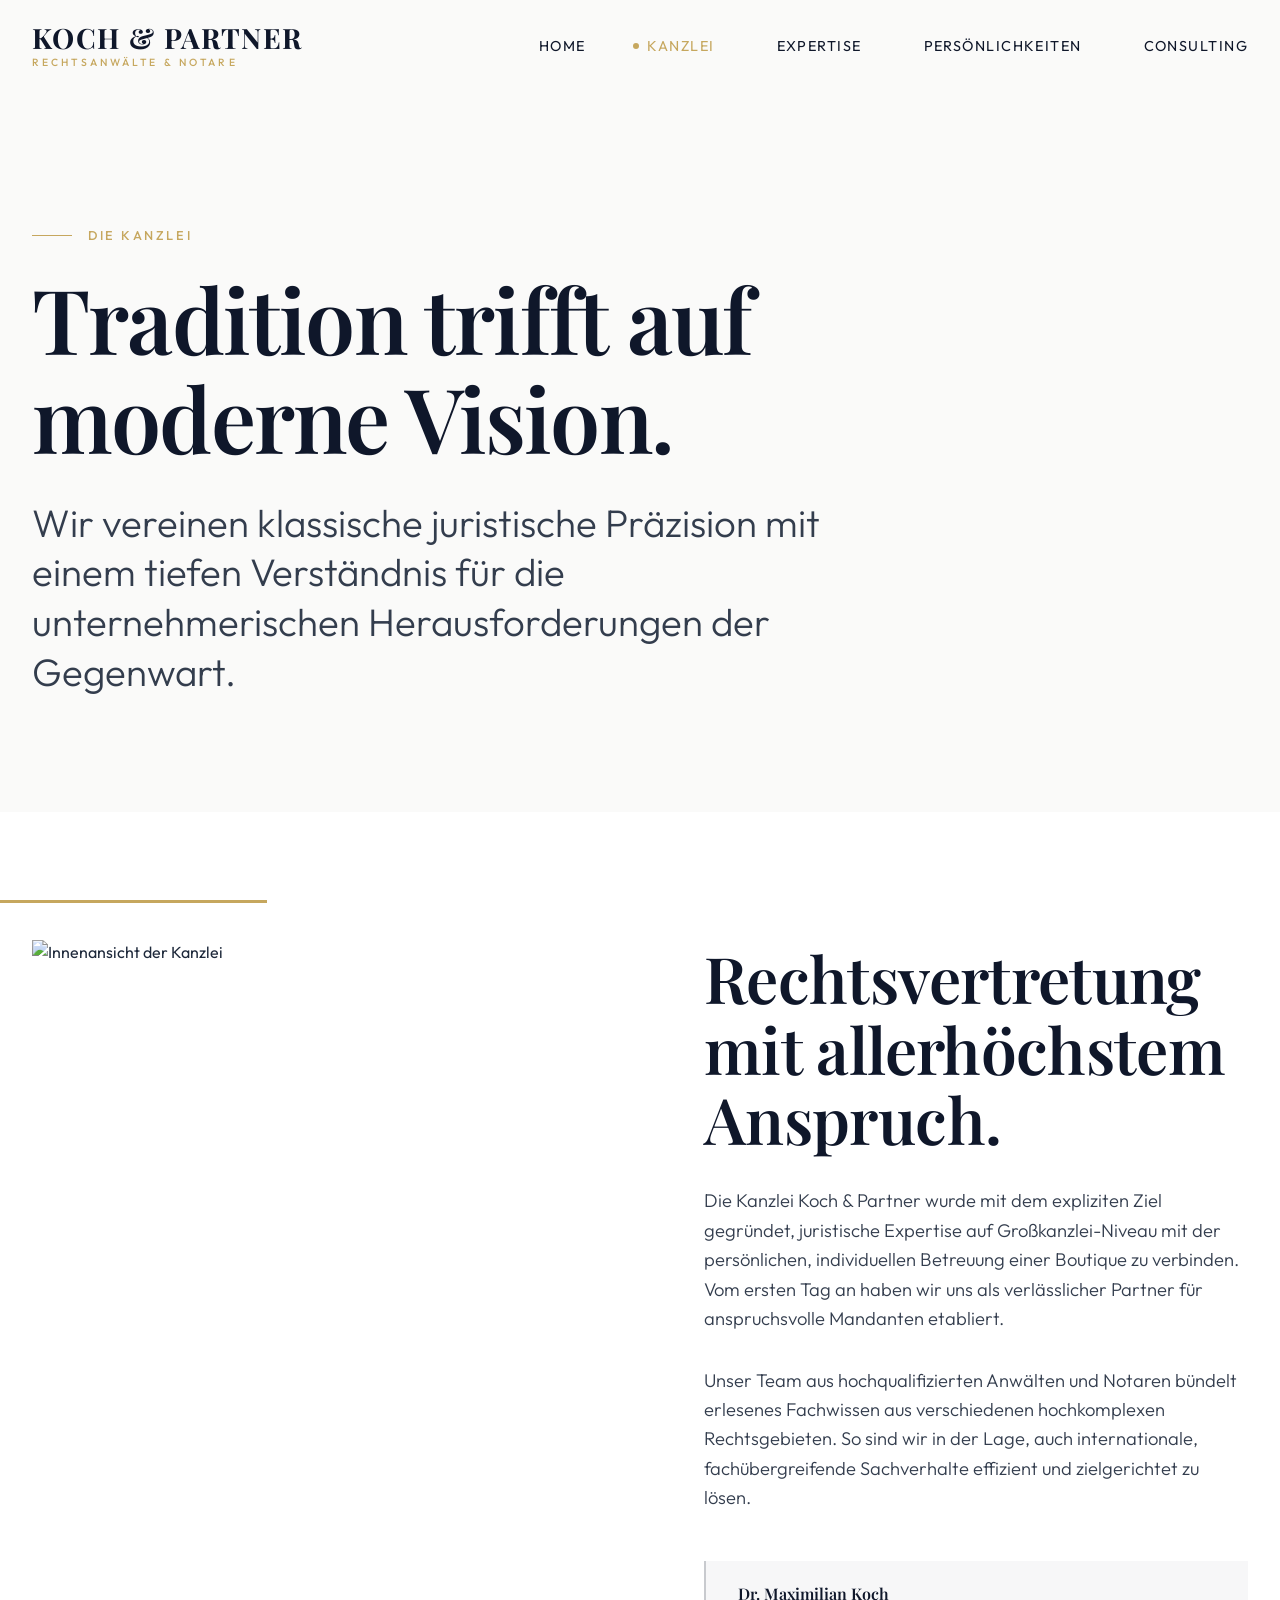
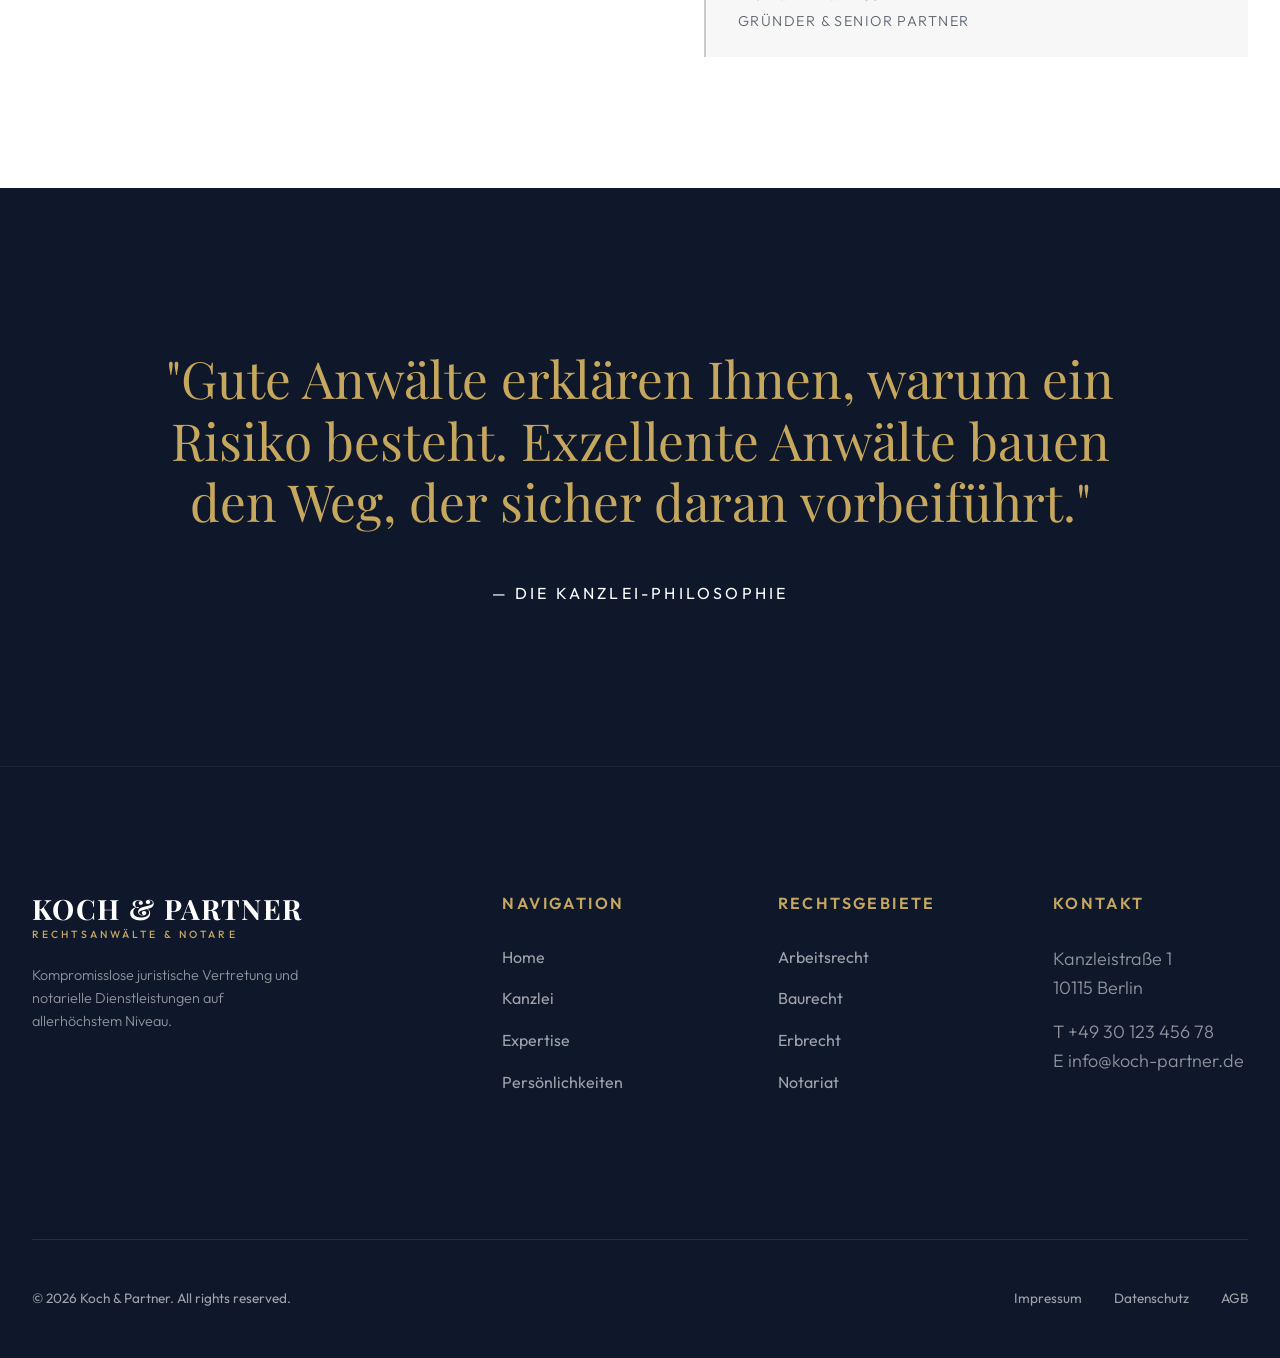
==== about.html @ fc9fce14 "Initial commit for Vercel deployment" ====
<!DOCTYPE html>
<html lang="de">

<head>
    <meta charset="UTF-8">
    <meta name="viewport" content="width=device-width, initial-scale=1.0">
    <title>Kanzlei | Dr. Koch & Partner</title>
    <meta name="description"
        content="Kanzleiportrait: Tradition trifft auf moderne Rechtsberatung bei Dr. Koch & Partner.">
    <link rel="stylesheet" href="index.css">
    <script src="main.js" defer></script>

    <style>
        .page-hero {
            padding: 25vh 0 10vh;
            background-color: var(--color-bg);
            position: relative;
        }

        .page-hero h1 {
            font-size: clamp(3rem, 7vw, 6rem);
            margin-bottom: 2rem;
            max-width: 900px;
        }

        .huge-sub {
            font-family: var(--font-body);
            font-size: clamp(1.5rem, 3vw, 2.5rem);
            color: var(--color-text);
            font-weight: 300;
            line-height: 1.3;
            max-width: 800px;
        }

        .history-grid {
            display: grid;
            grid-template-columns: repeat(2, 1fr);
            gap: 8rem;
            align-items: center;
        }

        .history-text p {
            font-size: 1.15rem;
            margin-bottom: 2rem;
        }

        .history-image {
            position: relative;
        }

        .history-image img {
            width: 100%;
            height: clamp(400px, 80vh, 800px);
            object-fit: cover;
        }

        .history-image::after {
            content: '';
            position: absolute;
            top: -40px;
            left: -40px;
            width: 50%;
            height: 50%;
            border-top: 3px solid var(--color-accent);
            border-left: 3px solid var(--color-accent);
            z-index: -1;
        }

        /* Statement Block */
        .statement-block {
            background-color: var(--color-primary);
            color: var(--color-white);
            padding: 10rem 0;
            text-align: center;
        }

        .statement-block blockquote {
            font-family: var(--font-heading);
            font-size: clamp(2rem, 4vw, 3.5rem);
            line-height: 1.2;
            color: var(--color-accent);
            max-width: 1000px;
            margin: 0 auto 3rem;
        }

        .statement-block cite {
            font-family: var(--font-body);
            font-size: 1rem;
            text-transform: uppercase;
            letter-spacing: 0.2em;
            font-style: normal;
        }

        @media (max-width: 900px) {
            .history-grid {
                grid-template-columns: 1fr;
                gap: 4rem;
            }

            .history-image::after {
                display: none;
            }
        }
    </style>
</head>

<body>

    <header class="site-header">
        <div class="container">
            <a href="index.html" class="logo">
                Koch & Partner
                <span>Rechtsanwälte & Notare</span>
            </a>

            <button class="mobile-menu-btn" aria-label="Menu öffnen/schließen">
                <span></span>
                <span></span>
                <span></span>
            </button>

            <nav class="main-nav">
                <ul class="nav-list">
                    <li><a href="index.html" class="nav-link">Home</a></li>
                    <li><a href="about.html" class="nav-link active">Kanzlei</a></li>
                    <li><a href="services.html" class="nav-link">Expertise</a></li>
                    <li><a href="team.html" class="nav-link">Persönlichkeiten</a></li>
                    <li><a href="contact.html" class="nav-link">Consulting</a></li>
                </ul>
            </nav>
        </div>
    </header>

    <div class="page-hero">
        <div class="container reveal">
            <span class="section-subtitle">Die Kanzlei</span>
            <h1>Tradition trifft auf<br>moderne Vision.</h1>
            <p class="huge-sub">Wir vereinen klassische juristische Präzision mit einem tiefen Verständnis für die
                unternehmerischen Herausforderungen der Gegenwart.</p>
        </div>
    </div>

    <section class="section-bg-light">
        <div class="container">
            <div class="history-grid">
                <div class="history-image reveal">
                    <img src="https://images.unsplash.com/photo-1575505586569-646b2ca898fc?auto=format&fit=crop&q=80"
                        alt="Innenansicht der Kanzlei">
                </div>
                <div class="history-text reveal delay-1">
                    <h2>Rechtsvertretung mit allerhöchstem Anspruch.</h2>
                    <p>Die Kanzlei Koch & Partner wurde mit dem expliziten Ziel gegründet, juristische Expertise auf
                        Großkanzlei-Niveau mit der persönlichen, individuellen Betreuung einer Boutique zu verbinden.
                        Vom ersten Tag an haben wir uns als verlässlicher Partner für anspruchsvolle Mandanten
                        etabliert.</p>
                    <p>Unser Team aus hochqualifizierten Anwälten und Notaren bündelt erlesenes Fachwissen aus
                        verschiedenen hochkomplexen Rechtsgebieten. So sind wir in der Lage, auch internationale,
                        fachübergreifende Sachverhalte effizient und zielgerichtet zu lösen.</p>
                    <div
                        style="margin-top: 3rem; border-left: 2px solid rgba(15, 23, 42, 0.2); background: rgba(15, 23, 42, 0.03); padding: 1.5rem 2rem;">
                        <h4 style="margin-bottom: 0.5rem; color: var(--color-primary);">Dr. Maximilian Koch</h4>
                        <p
                            style="font-size: 0.9rem; margin:0; opacity:0.7; text-transform:uppercase; letter-spacing:0.1em; color: var(--color-text);">
                            Gründer & Senior Partner</p>
                    </div>
                </div>
            </div>
        </div>
    </section>

    <section class="statement-block">
        <div class="container reveal">
            <blockquote>"Gute Anwälte erklären Ihnen, warum ein Risiko besteht. Exzellente Anwälte bauen den Weg, der
                sicher daran vorbeiführt."</blockquote>
            <cite>— Die Kanzlei-Philosophie</cite>
        </div>
    </section>

    <!-- Footer snippet -->
    <footer class="site-footer">
        <div class="container">
            <div class="footer-grid">
                <div class="footer-col">
                    <a href="index.html" class="logo">
                        Koch & Partner
                        <span>Rechtsanwälte & Notare</span>
                    </a>
                    <p style="font-size: 0.9rem; max-width: 280px;">Kompromisslose juristische Vertretung und notarielle
                        Dienstleistungen auf allerhöchstem Niveau.</p>
                </div>

                <div class="footer-col">
                    <h4>Navigation</h4>
                    <ul class="footer-nav">
                        <li><a href="index.html">Home</a></li>
                        <li><a href="about.html">Kanzlei</a></li>
                        <li><a href="services.html">Expertise</a></li>
                        <li><a href="team.html">Persönlichkeiten</a></li>
                    </ul>
                </div>

                <div class="footer-col">
                    <h4>Rechtsgebiete</h4>
                    <ul class="footer-nav">
                        <li><a href="services.html">Arbeitsrecht</a></li>
                        <li><a href="services.html">Baurecht</a></li>
                        <li><a href="services.html">Erbrecht</a></li>
                        <li><a href="services.html">Notariat</a></li>
                    </ul>
                </div>

                <div class="footer-col">
                    <h4>Kontakt</h4>
                    <div class="footer-contact">
                        <p>Kanzleistraße 1<br>10115 Berlin</p>
                        <p>T +49 30 123 456 78<br>E info@koch-partner.de</p>
                    </div>
                </div>
            </div>

            <div class="footer-bottom">
                <div>&copy; 2026 Koch & Partner. All rights reserved.</div>
                <div style="display:flex; gap: 2rem;">
                    <a href="#" style="color: rgba(255,255,255,0.6);">Impressum</a>
                    <a href="#" style="color: rgba(255,255,255,0.6);">Datenschutz</a>
                    <a href="#" style="color: rgba(255,255,255,0.6);">AGB</a>
                </div>
            </div>
        </div>
    </footer>

</body>

</html>
---- index.css ----
/* index.css - Version 2.0 (Creative Redesign) */
@import url('https://fonts.googleapis.com/css2?family=Outfit:wght@300;400;500;600;700&family=Playfair+Display:ital,wght@0,400;0,600;0,700;1,400;1,600&display=swap');

:root {
    /* New Color Palette */
    --color-primary: #0F172A;
    /* Deep Midnight Blue */
    --color-accent: #C6A75E;
    /* Warm Champagne Gold */
    --color-bg: #FAFAF9;
    /* Off-White */
    --color-text: #1E293B;
    /* Anthracite */
    --color-white: #FFFFFF;

    /* Gradients & Shadows for Premium Feel */
    --gradient-primary: linear-gradient(135deg, #0F172A 0%, #1E293B 100%);
    --gradient-accent: linear-gradient(135deg, #C6A75E 0%, #E3C886 100%);
    --shadow-soft: 0 10px 30px -10px rgba(15, 23, 42, 0.1);
    --shadow-hover: 0 20px 40px -10px rgba(15, 23, 42, 0.2);

    /* Typography */
    --font-heading: 'Playfair Display', serif;
    --font-body: 'Outfit', sans-serif;

    /* Spacing & Layout */
    --container-max-width: 1400px;
    --spacing-xs: 0.5rem;
    --spacing-sm: 1rem;
    --spacing-md: 2rem;
    --spacing-lg: 5rem;
    --spacing-xl: 8rem;

    /* Styling */
    --border-radius: 0px;
    /* Sharp, modern edges */
    --transition: all 0.4s cubic-bezier(0.16, 1, 0.3, 1);
}

/* Reset & Smooth Scroll */
html {
    scroll-behavior: smooth;
}

* {
    margin: 0;
    padding: 0;
    box-sizing: border-box;
}

body {
    font-family: var(--font-body);
    background-color: var(--color-bg);
    color: var(--color-text);
    line-height: 1.6;
    -webkit-font-smoothing: antialiased;
    -moz-osx-font-smoothing: grayscale;
    overflow-x: hidden;
}

/* Typography Enhancements */
h1,
h2,
h3,
h4,
h5,
h6 {
    font-family: var(--font-heading);
    color: var(--color-primary);
    font-weight: 600;
    line-height: 1.1;
}

h1 {
    font-size: clamp(3rem, 6vw, 5.5rem);
    letter-spacing: -0.02em;
}

h2 {
    font-size: clamp(2.5rem, 5vw, 4rem);
    letter-spacing: -0.01em;
    margin-bottom: 2rem;
}

h3 {
    font-size: clamp(1.5rem, 3vw, 2rem);
}

p {
    font-size: 1.125rem;
    opacity: 0.9;
    margin-bottom: 1.5rem;
    font-weight: 300;
}

a {
    color: var(--color-accent);
    text-decoration: none;
    transition: var(--transition);
}

img {
    max-width: 100%;
    height: auto;
    display: block;
}

.container {
    max-width: var(--container-max-width);
    margin: 0 auto;
    padding: 0 var(--spacing-md);
}

/* Buttons - Modernized */
.btn {
    display: inline-flex;
    align-items: center;
    justify-content: center;
    padding: 1rem 2.5rem;
    font-family: var(--font-body);
    font-weight: 500;
    text-align: center;
    border: none;
    cursor: pointer;
    transition: var(--transition);
    text-transform: uppercase;
    letter-spacing: 0.15em;
    font-size: 0.85rem;
    position: relative;
    overflow: hidden;
    z-index: 1;
}

.btn::before {
    content: '';
    position: absolute;
    top: 0;
    left: 0;
    right: 0;
    bottom: 0;
    z-index: -1;
    transform: scaleX(0);
    transform-origin: left;
    transition: transform 0.5s cubic-bezier(0.16, 1, 0.3, 1);
}

.btn:hover::before {
    transform: scaleX(1);
}

.btn-primary {
    background-color: var(--color-primary);
    color: var(--color-white);
}

.btn-primary::before {
    background-color: var(--color-accent);
}

.btn-primary:hover {
    color: var(--color-primary);
    box-shadow: var(--shadow-hover);
}

.btn:active::before {
    opacity: 0;
}

.btn-primary:active {
    box-shadow: 0 0 0 2px var(--color-accent), 0 0 20px rgba(198, 167, 94, 0.8);
}

.btn-accent {
    background-color: var(--color-accent);
    color: var(--color-primary);
}

.btn-accent::before {
    background-color: var(--color-primary);
}

.btn-accent:hover {
    color: var(--color-white);
    box-shadow: var(--shadow-hover);
}

.btn-accent:active {
    box-shadow: 0 0 0 2px var(--color-primary), 0 0 20px rgba(15, 23, 42, 0.6);
}

.btn-outline {
    background-color: transparent;
    border: 1px solid var(--color-primary);
    color: var(--color-primary);
}

.btn-outline::before {
    background-color: var(--color-primary);
}

.btn-outline:hover {
    color: var(--color-white);
}

/* Modern Creative Header */
.site-header {
    position: fixed;
    top: 0;
    left: 0;
    width: 100%;
    z-index: 1000;
    padding: 1.5rem 0;
    transition: all 0.5s cubic-bezier(0.16, 1, 0.3, 1);
    background: transparent;
}

/* Glassmorphism Solid State on Scroll */
.site-header.scrolled {
    background: rgba(250, 250, 249, 0.85);
    backdrop-filter: blur(20px);
    -webkit-backdrop-filter: blur(20px);
    border-bottom: 1px solid rgba(15, 23, 42, 0.05);
    padding: 1rem 0;
}

/* Specific logic for dark heroes */
.site-header.dark-mode {
    color: var(--color-white);
}

.site-header.dark-mode .nav-link,
.site-header.dark-mode .logo {
    color: var(--color-white);
}

.site-header.dark-mode .nav-link::before {
    background-color: var(--color-accent);
}

/* Revert to dark text when scrolled */
.site-header.scrolled.dark-mode .nav-link,
.site-header.scrolled.dark-mode .logo {
    color: var(--color-primary);
}

.site-header .container {
    display: flex;
    justify-content: space-between;
    align-items: center;
}

.logo {
    font-family: var(--font-heading);
    font-size: 1.75rem;
    font-weight: 700;
    color: var(--color-primary);
    display: flex;
    flex-direction: column;
    line-height: 1;
    text-transform: uppercase;
    letter-spacing: 0.05em;
    position: relative;
    z-index: 1001;
}

.logo span {
    font-family: var(--font-body);
    font-size: 0.65rem;
    font-weight: 500;
    letter-spacing: 0.3em;
    color: var(--color-accent);
    margin-top: 0.4rem;
}

/* Nav */
.main-nav {
    display: flex;
    align-items: center;
}

.nav-list {
    list-style: none;
    display: flex;
    gap: 3rem;
}

.nav-link {
    color: var(--color-primary);
    font-family: var(--font-body);
    font-weight: 400;
    font-size: 0.9rem;
    text-transform: uppercase;
    letter-spacing: 0.1em;
    position: relative;
    padding: 0.5rem 0;
    display: flex;
    align-items: center;
    gap: 0.5rem;
    transition: var(--transition);
}

/* Creative hover state: Small gold dot appears */
.nav-link::before {
    content: '';
    display: inline-block;
    width: 6px;
    height: 6px;
    background-color: var(--color-accent);
    border-radius: 50%;
    opacity: 0;
    transform: scale(0);
    transition: var(--transition);
}

.nav-link:hover::before,
.nav-link.active::before {
    opacity: 1;
    transform: scale(1);
}

.nav-link:hover,
.nav-link.active {
    color: var(--color-accent) !important;
}

/* Mobile Menu Toggle - Creative Cross */
.mobile-menu-btn {
    display: none;
    background: none;
    border: none;
    cursor: pointer;
    width: 30px;
    height: 20px;
    position: relative;
    z-index: 1001;
}

.mobile-menu-btn span {
    display: block;
    position: absolute;
    height: 2px;
    width: 100%;
    background: var(--color-accent);
    /* Make it accent color always */
    border-radius: 2px;
    opacity: 1;
    left: 0;
    transform: rotate(0deg);
    transition: .25s ease-in-out;
}

.mobile-menu-btn span:nth-child(1) {
    top: 0px;
}

.mobile-menu-btn span:nth-child(2) {
    top: 10px;
    width: 70%;
    right: 0;
    left: auto;
}

.mobile-menu-btn span:nth-child(3) {
    top: 20px;
}

.mobile-menu-btn.open span:nth-child(1) {
    top: 10px;
    transform: rotate(135deg);
}

.mobile-menu-btn.open span:nth-child(2) {
    opacity: 0;
    right: -60px;
}

.mobile-menu-btn.open span:nth-child(3) {
    top: 10px;
    transform: rotate(-135deg);
}

/* Layout Utilities */
section {
    padding: var(--spacing-xl) 0;
    position: relative;
}

.section-bg-light {
    background-color: var(--color-white);
}

.section-bg-dark {
    background-color: var(--color-primary);
    color: var(--color-white);
}

.section-bg-dark h2,
.section-bg-dark h3,
.section-bg-dark p {
    color: var(--color-white);
}

.section-subtitle {
    color: var(--color-accent);
    font-family: var(--font-body);
    font-weight: 500;
    text-transform: uppercase;
    letter-spacing: 0.2em;
    font-size: 0.8rem;
    display: flex;
    align-items: center;
    gap: 1rem;
    margin-bottom: 1.5rem;
}

/* Decorative line next to subtitles */
.section-subtitle::before {
    content: '';
    width: 40px;
    height: 1px;
    background-color: var(--color-accent);
}

/* Creative Reveal Animations */
.reveal {
    opacity: 0;
    transform: translateY(40px);
    transition: opacity 1s cubic-bezier(0.16, 1, 0.3, 1), transform 1s cubic-bezier(0.16, 1, 0.3, 1);
}

.reveal.active {
    opacity: 1;
    transform: translateY(0);
}

.reveal.delay-1 {
    transition-delay: 0.2s;
}

.reveal.delay-2 {
    transition-delay: 0.4s;
}

/* Footer - Fixing hover issue */
.site-footer {
    background-color: var(--color-primary);
    color: rgba(255, 255, 255, 0.6);
    padding: var(--spacing-xl) 0 3rem;
    border-top: 1px solid rgba(255, 255, 255, 0.05);
}

.footer-grid {
    display: grid;
    grid-template-columns: 2fr 1fr 1fr 1fr;
    gap: var(--spacing-lg);
    margin-bottom: var(--spacing-xl);
}

.footer-col h4 {
    color: var(--color-accent);
    font-size: 1rem;
    text-transform: uppercase;
    letter-spacing: 0.15em;
    margin-bottom: 2rem;
    font-family: var(--font-body);
}

/* Here is the fix for the footer logo */
.site-footer .logo {
    color: var(--color-white);
    /* Ensure it's white to contrast deep blue/black */
    margin-bottom: 1.5rem;
}

.site-footer .logo:hover {
    color: var(--color-accent);
    /* Turns gold on hover instead of black */
}

.footer-nav {
    list-style: none;
}

.footer-nav li {
    margin-bottom: 1rem;
}

.footer-nav a {
    color: rgba(255, 255, 255, 0.6);
    transition: var(--transition);
}

.footer-nav a:hover {
    color: var(--color-accent);
    padding-left: 8px;
    /* Cool hover slide effect */
}

.footer-contact p {
    margin-bottom: 1rem;
    font-weight: 300;
}

.footer-bottom {
    display: flex;
    justify-content: space-between;
    align-items: center;
    padding-top: 3rem;
    border-top: 1px solid rgba(255, 255, 255, 0.1);
    font-size: 0.85rem;
}

/* Form Styles Global */
.form-group {
    margin-bottom: 2rem;
    position: relative;
}

.form-control {
    width: 100%;
    padding: 1rem 0;
    background: transparent;
    border: none;
    border-bottom: 1px solid rgba(30, 41, 59, 0.2);
    font-family: var(--font-body);
    font-size: 1.1rem;
    color: var(--color-text);
    transition: var(--transition);
}

.form-control:focus {
    outline: none;
    border-bottom-color: var(--color-accent);
}

.form-group label {
    position: absolute;
    top: 1rem;
    left: 0;
    font-size: 1.1rem;
    color: rgba(30, 41, 59, 0.5);
    transition: var(--transition);
    pointer-events: none;
}

.form-control:focus~label,
.form-control:valid~label {
    top: -10px;
    font-size: 0.85rem;
    color: var(--color-accent);
}

/* Media Queries */
@media (max-width: 1024px) {
    .footer-grid {
        grid-template-columns: 1fr 1fr;
    }
}

@media (max-width: 768px) {
    .mobile-menu-btn {
        display: block;
    }

    .main-nav {
        position: fixed;
        top: 0;
        left: 0;
        width: 100%;
        height: 100vh;
        background-color: var(--color-primary);
        display: flex;
        justify-content: center;
        align-items: center;
        opacity: 0;
        visibility: hidden;
        transition: all 0.5s cubic-bezier(0.16, 1, 0.3, 1);
        z-index: 1000;
    }

    .main-nav.active {
        opacity: 1;
        visibility: visible;
    }

    .nav-list {
        flex-direction: column;
        align-items: center;
        gap: 2.5rem;
    }

    .nav-link {
        color: var(--color-white) !important;
        font-size: 1.5rem;
    }

    .nav-link:hover {
        color: var(--color-accent) !important;
    }

    section {
        padding: var(--spacing-lg) 0;
    }

    .footer-grid {
        grid-template-columns: 1fr;
    }

    .footer-bottom {
        flex-direction: column;
        gap: 1rem;
        text-align: center;
    }
}
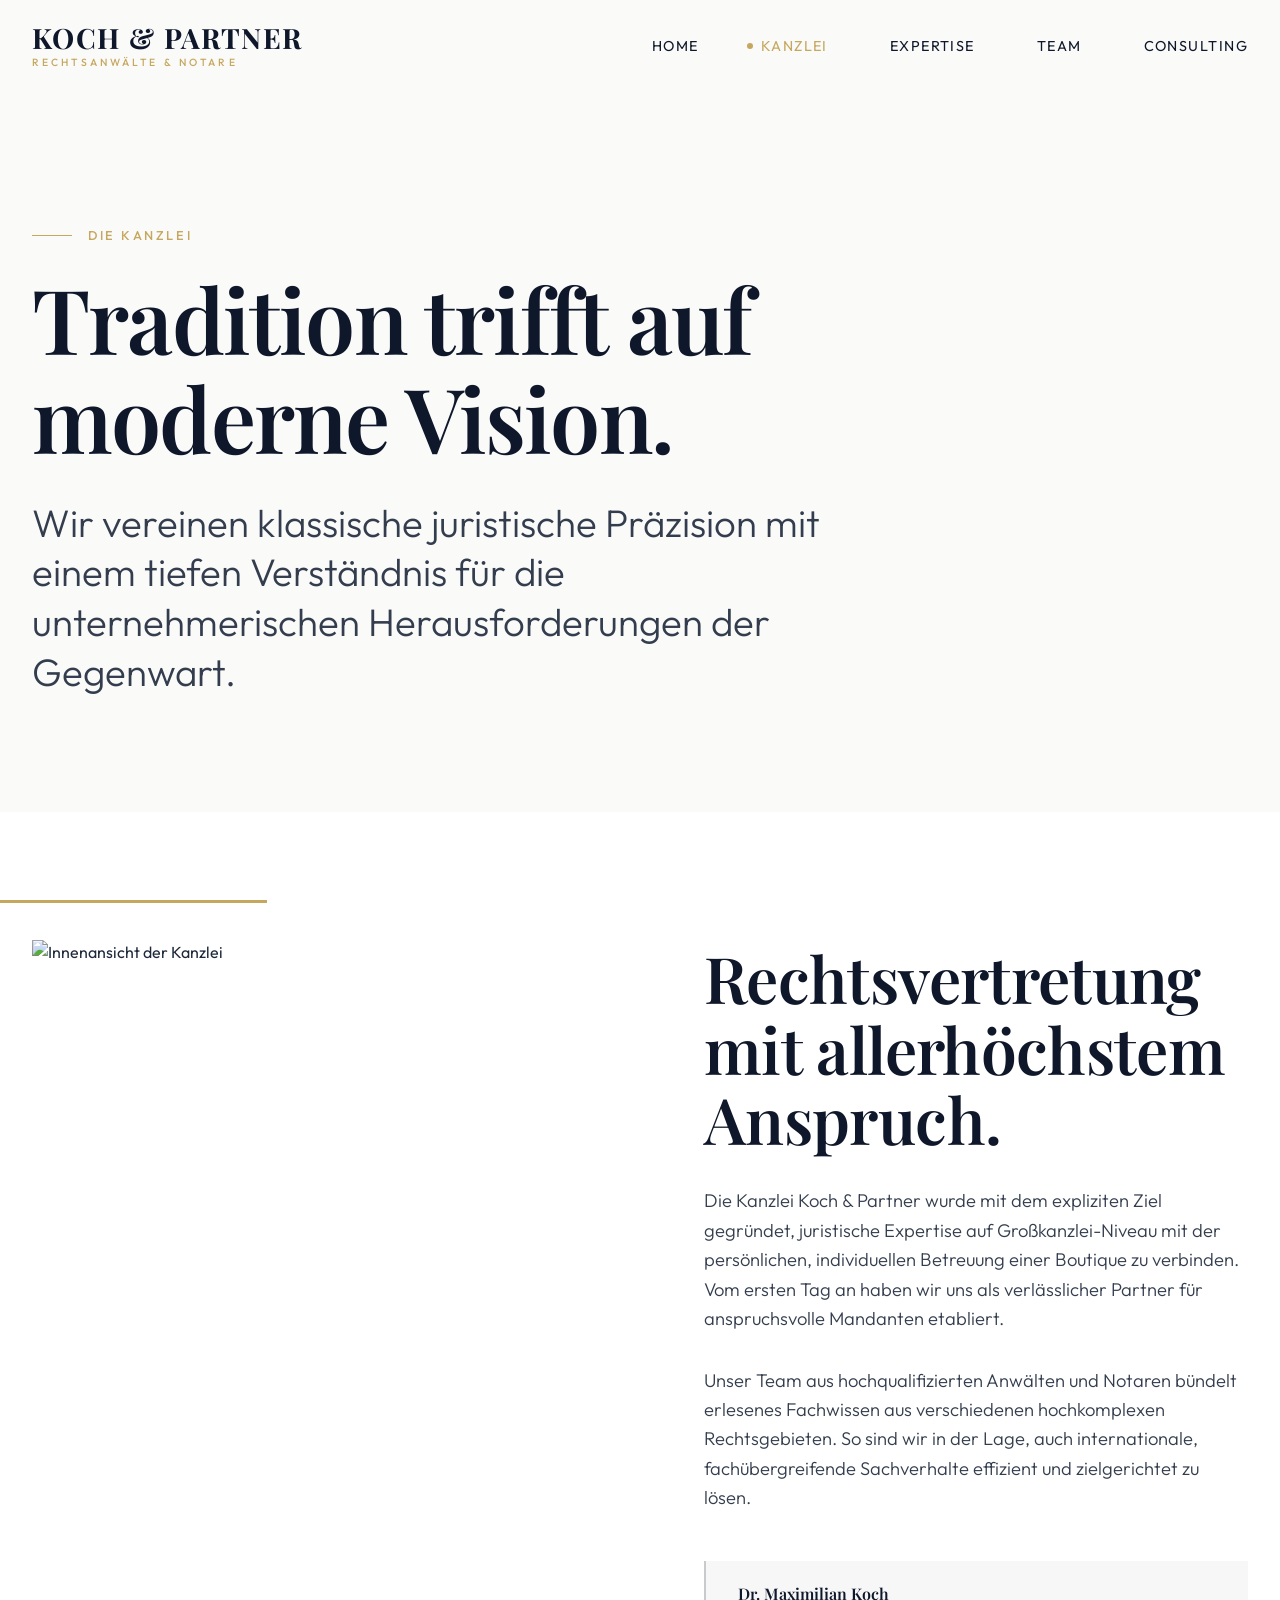
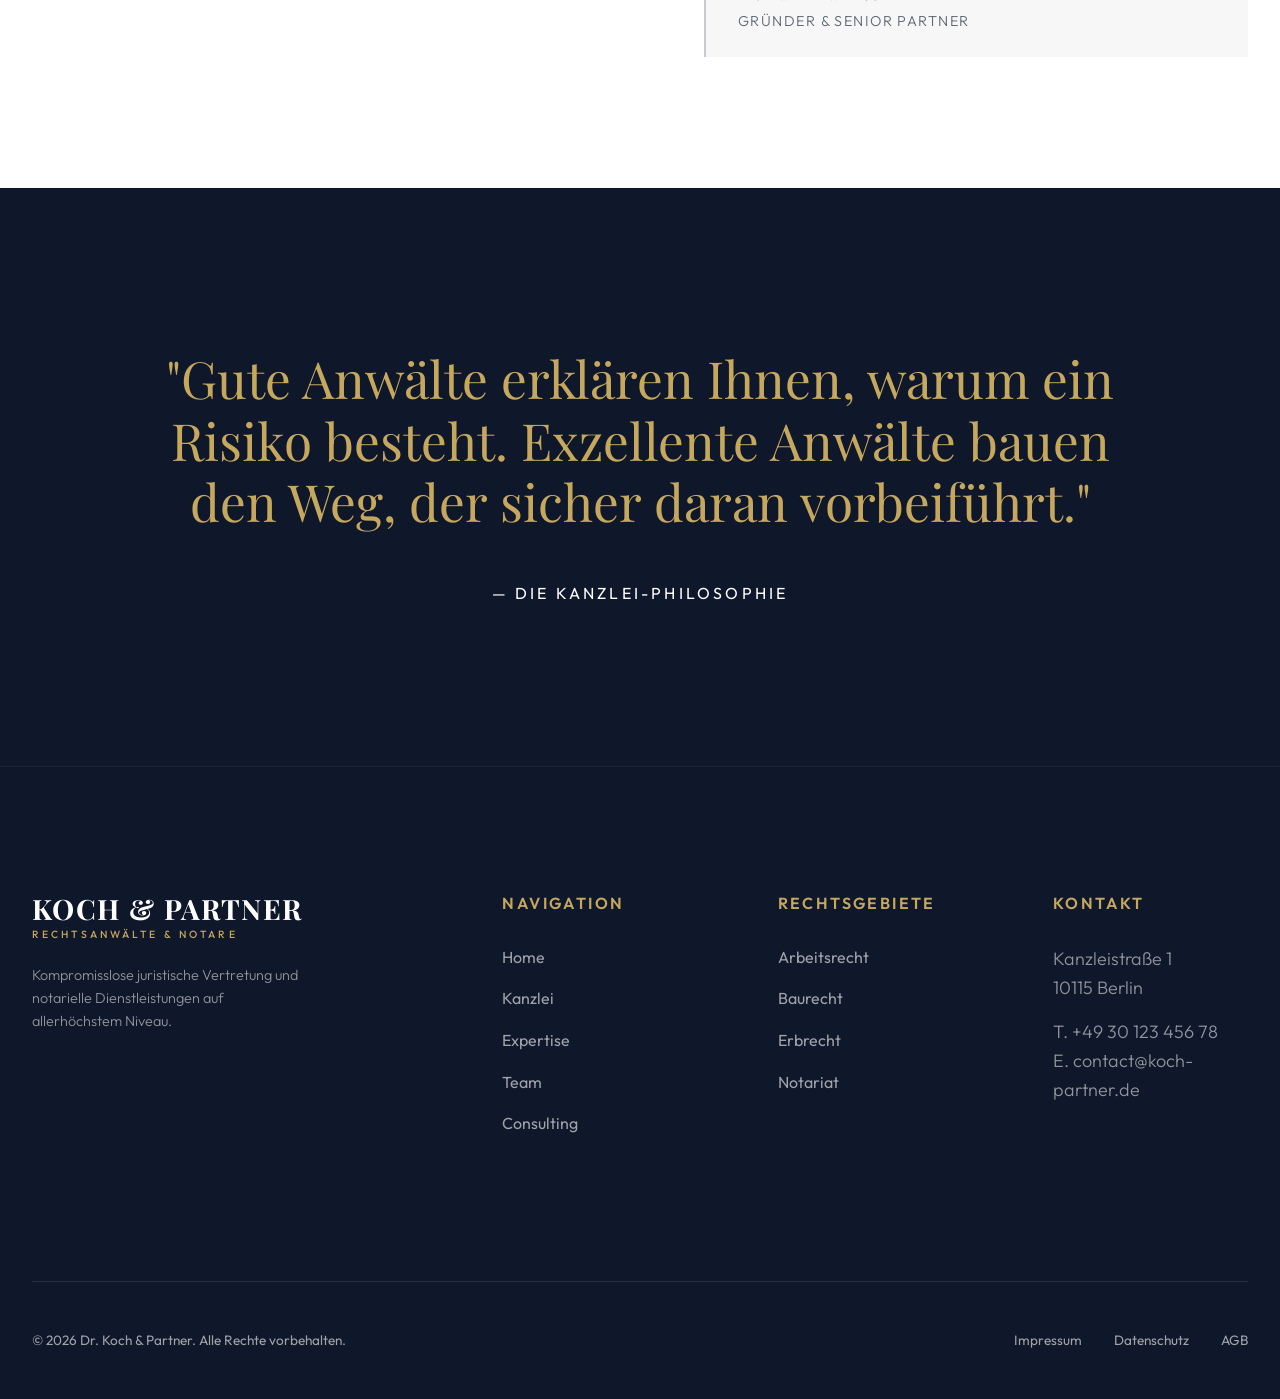
==== commit 1ba4a76b: "Design und Content Update" ====
--- a/about.html
+++ b/about.html
@@ -124,7 +124,7 @@
                     <li><a href="index.html" class="nav-link">Home</a></li>
                     <li><a href="about.html" class="nav-link active">Kanzlei</a></li>
                     <li><a href="services.html" class="nav-link">Expertise</a></li>
-                    <li><a href="team.html" class="nav-link">Persönlichkeiten</a></li>
+                    <li><a href="team.html" class="nav-link">Team</a></li>
                     <li><a href="contact.html" class="nav-link">Consulting</a></li>
                 </ul>
             </nav>
@@ -176,7 +176,6 @@
         </div>
     </section>
 
-    <!-- Footer snippet -->
     <footer class="site-footer">
         <div class="container">
             <div class="footer-grid">
@@ -195,7 +194,8 @@
                         <li><a href="index.html">Home</a></li>
                         <li><a href="about.html">Kanzlei</a></li>
                         <li><a href="services.html">Expertise</a></li>
-                        <li><a href="team.html">Persönlichkeiten</a></li>
+                        <li><a href="team.html">Team</a></li>
+                        <li><a href="contact.html">Consulting</a></li>
                     </ul>
                 </div>
 
@@ -213,17 +213,17 @@
                     <h4>Kontakt</h4>
                     <div class="footer-contact">
                         <p>Kanzleistraße 1<br>10115 Berlin</p>
-                        <p>T +49 30 123 456 78<br>E info@koch-partner.de</p>
+                        <p>T. +49 30 123 456 78<br>E. contact@koch-partner.de</p>
                     </div>
                 </div>
             </div>
 
             <div class="footer-bottom">
-                <div>&copy; 2026 Koch & Partner. All rights reserved.</div>
+                <div>&copy; 2026 Dr. Koch & Partner. Alle Rechte vorbehalten.</div>
                 <div style="display:flex; gap: 2rem;">
-                    <a href="#" style="color: rgba(255,255,255,0.6);">Impressum</a>
-                    <a href="#" style="color: rgba(255,255,255,0.6);">Datenschutz</a>
-                    <a href="#" style="color: rgba(255,255,255,0.6);">AGB</a>
+                    <a href="imprint.html" style="color: rgba(255,255,255,0.6);">Impressum</a>
+                    <a href="privacy.html" style="color: rgba(255,255,255,0.6);">Datenschutz</a>
+                    <a href="terms.html" style="color: rgba(255,255,255,0.6);">AGB</a>
                 </div>
             </div>
         </div>
--- a/index.css
+++ b/index.css
@@ -111,95 +111,137 @@
     padding: 0 var(--spacing-md);
 }
 
-/* Buttons - Modernized */
+/* Buttons - Cooler & Premium - Redesigned */
 .btn {
     display: inline-flex;
     align-items: center;
     justify-content: center;
-    padding: 1rem 2.5rem;
+    padding: 1.15rem 3.5rem;
     font-family: var(--font-body);
-    font-weight: 500;
+    font-weight: 600;
     text-align: center;
-    border: none;
     cursor: pointer;
-    transition: var(--transition);
+    transition: all 0.4s cubic-bezier(0.16, 1, 0.3, 1);
     text-transform: uppercase;
     letter-spacing: 0.15em;
     font-size: 0.85rem;
     position: relative;
     overflow: hidden;
     z-index: 1;
-}
-
-.btn::before {
+    border-radius: 5px;
+    /* Sleek rectangle with slightly soft edges */
+    text-decoration: none;
+    border: 1px solid transparent;
+}
+
+/* Base Primary Button */
+.btn-primary {
+    background: var(--color-primary);
+    color: var(--color-white);
+    box-shadow: 0 4px 15px rgba(15, 23, 42, 0.2);
+}
+
+.btn-primary::before {
     content: '';
     position: absolute;
     top: 0;
     left: 0;
     right: 0;
     bottom: 0;
+    background: linear-gradient(120deg, var(--color-primary) 0%, #1e293b 100%);
+    z-index: -2;
+}
+
+/* Subtle inner glow / border effect using pseudo element */
+.btn-primary::after {
+    content: '';
+    position: absolute;
+    inset: 1px;
+    /* 1px border */
+    border-radius: 4px;
+    /* match inner slightly smaller */
+    background: linear-gradient(to bottom right, rgba(255, 255, 255, 0.1) 0%, rgba(255, 255, 255, 0) 100%);
     z-index: -1;
-    transform: scaleX(0);
-    transform-origin: left;
-    transition: transform 0.5s cubic-bezier(0.16, 1, 0.3, 1);
-}
-
-.btn:hover::before {
-    transform: scaleX(1);
-}
-
-.btn-primary {
-    background-color: var(--color-primary);
-    color: var(--color-white);
-}
-
-.btn-primary::before {
-    background-color: var(--color-accent);
-}
-
+    pointer-events: none;
+}
+
+/* Primary Button Hover */
 .btn-primary:hover {
+    transform: translateY(-4px);
+    box-shadow: 0 15px 35px -5px rgba(15, 23, 42, 0.4);
+    letter-spacing: 0.2em;
+    color: var(--color-accent);
+}
+
+.btn-primary:hover::after {
+    background: linear-gradient(to bottom right, rgba(198, 167, 94, 0.2) 0%, rgba(255, 255, 255, 0) 100%);
+}
+
+.btn-primary:active {
+    transform: translateY(1px);
+    box-shadow: 0 5px 15px rgba(15, 23, 42, 0.3);
+}
+
+/* Base Accent Button */
+.btn-accent {
+    background: var(--color-accent);
     color: var(--color-primary);
-    box-shadow: var(--shadow-hover);
-}
-
-.btn:active::before {
-    opacity: 0;
-}
-
-.btn-primary:active {
-    box-shadow: 0 0 0 2px var(--color-accent), 0 0 20px rgba(198, 167, 94, 0.8);
-}
-
-.btn-accent {
-    background-color: var(--color-accent);
+    box-shadow: 0 4px 15px rgba(198, 167, 94, 0.3);
+}
+
+.btn-accent::before {
+    content: '';
+    position: absolute;
+    top: 0;
+    left: 0;
+    right: 0;
+    bottom: 0;
+    background: linear-gradient(120deg, var(--color-accent) 0%, #e3c886 100%);
+    z-index: -2;
+}
+
+/* Subtle inner glow / border effect */
+.btn-accent::after {
+    content: '';
+    position: absolute;
+    inset: 1px;
+    border-radius: 4px;
+    background: linear-gradient(to bottom right, rgba(255, 255, 255, 0.4) 0%, rgba(255, 255, 255, 0) 100%);
+    z-index: -1;
+    pointer-events: none;
+}
+
+/* Accent Button Hover */
+.btn-accent:hover {
+    transform: translateY(-4px);
+    box-shadow: 0 15px 35px -5px rgba(198, 167, 94, 0.6);
+    letter-spacing: 0.2em;
     color: var(--color-primary);
 }
 
-.btn-accent::before {
-    background-color: var(--color-primary);
-}
-
-.btn-accent:hover {
-    color: var(--color-white);
-    box-shadow: var(--shadow-hover);
+.btn-accent:hover::after {
+    background: linear-gradient(to bottom right, rgba(255, 255, 255, 0.8) 0%, rgba(255, 255, 255, 0) 100%);
 }
 
 .btn-accent:active {
-    box-shadow: 0 0 0 2px var(--color-primary), 0 0 20px rgba(15, 23, 42, 0.6);
-}
-
+    transform: translateY(1px);
+    box-shadow: 0 5px 15px rgba(198, 167, 94, 0.4);
+}
+
+/* Outline Button */
 .btn-outline {
-    background-color: transparent;
-    border: 1px solid var(--color-primary);
-    color: var(--color-primary);
-}
-
-.btn-outline::before {
-    background-color: var(--color-primary);
+    background: transparent;
+    border: 1px solid rgba(198, 167, 94, 0.5);
+    color: var(--color-accent);
+    backdrop-filter: blur(5px);
 }
 
 .btn-outline:hover {
-    color: var(--color-white);
+    border-color: var(--color-accent);
+    box-shadow: inset 0 0 0 1px var(--color-accent), 0 10px 25px rgba(198, 167, 94, 0.15);
+    transform: translateY(-3px);
+    letter-spacing: 0.2em;
+    background: rgba(198, 167, 94, 0.05);
 }
 
 /* Modern Creative Header */
@@ -554,6 +596,15 @@
 @media (max-width: 1024px) {
     .footer-grid {
         grid-template-columns: 1fr 1fr;
+        gap: 2rem;
+    }
+
+    h1 {
+        font-size: clamp(2.5rem, 5vw, 4rem);
+    }
+
+    h2 {
+        font-size: clamp(2rem, 4vw, 3rem);
     }
 }
 
@@ -604,6 +655,7 @@
 
     .footer-grid {
         grid-template-columns: 1fr;
+        gap: 1.5rem;
     }
 
     .footer-bottom {
@@ -611,4 +663,28 @@
         gap: 1rem;
         text-align: center;
     }
+}
+
+@media (max-width: 480px) {
+    h1 {
+        font-size: clamp(2rem, 4vw, 2.5rem);
+    }
+
+    h2 {
+        font-size: clamp(1.75rem, 3.5vw, 2rem);
+    }
+
+    .btn {
+        width: 100%;
+        /* Full width buttons on mobile */
+        padding: 1rem 2rem;
+    }
+
+    .container {
+        padding: 0 var(--spacing-sm);
+    }
+
+    section {
+        padding: 3rem 0;
+    }
 }
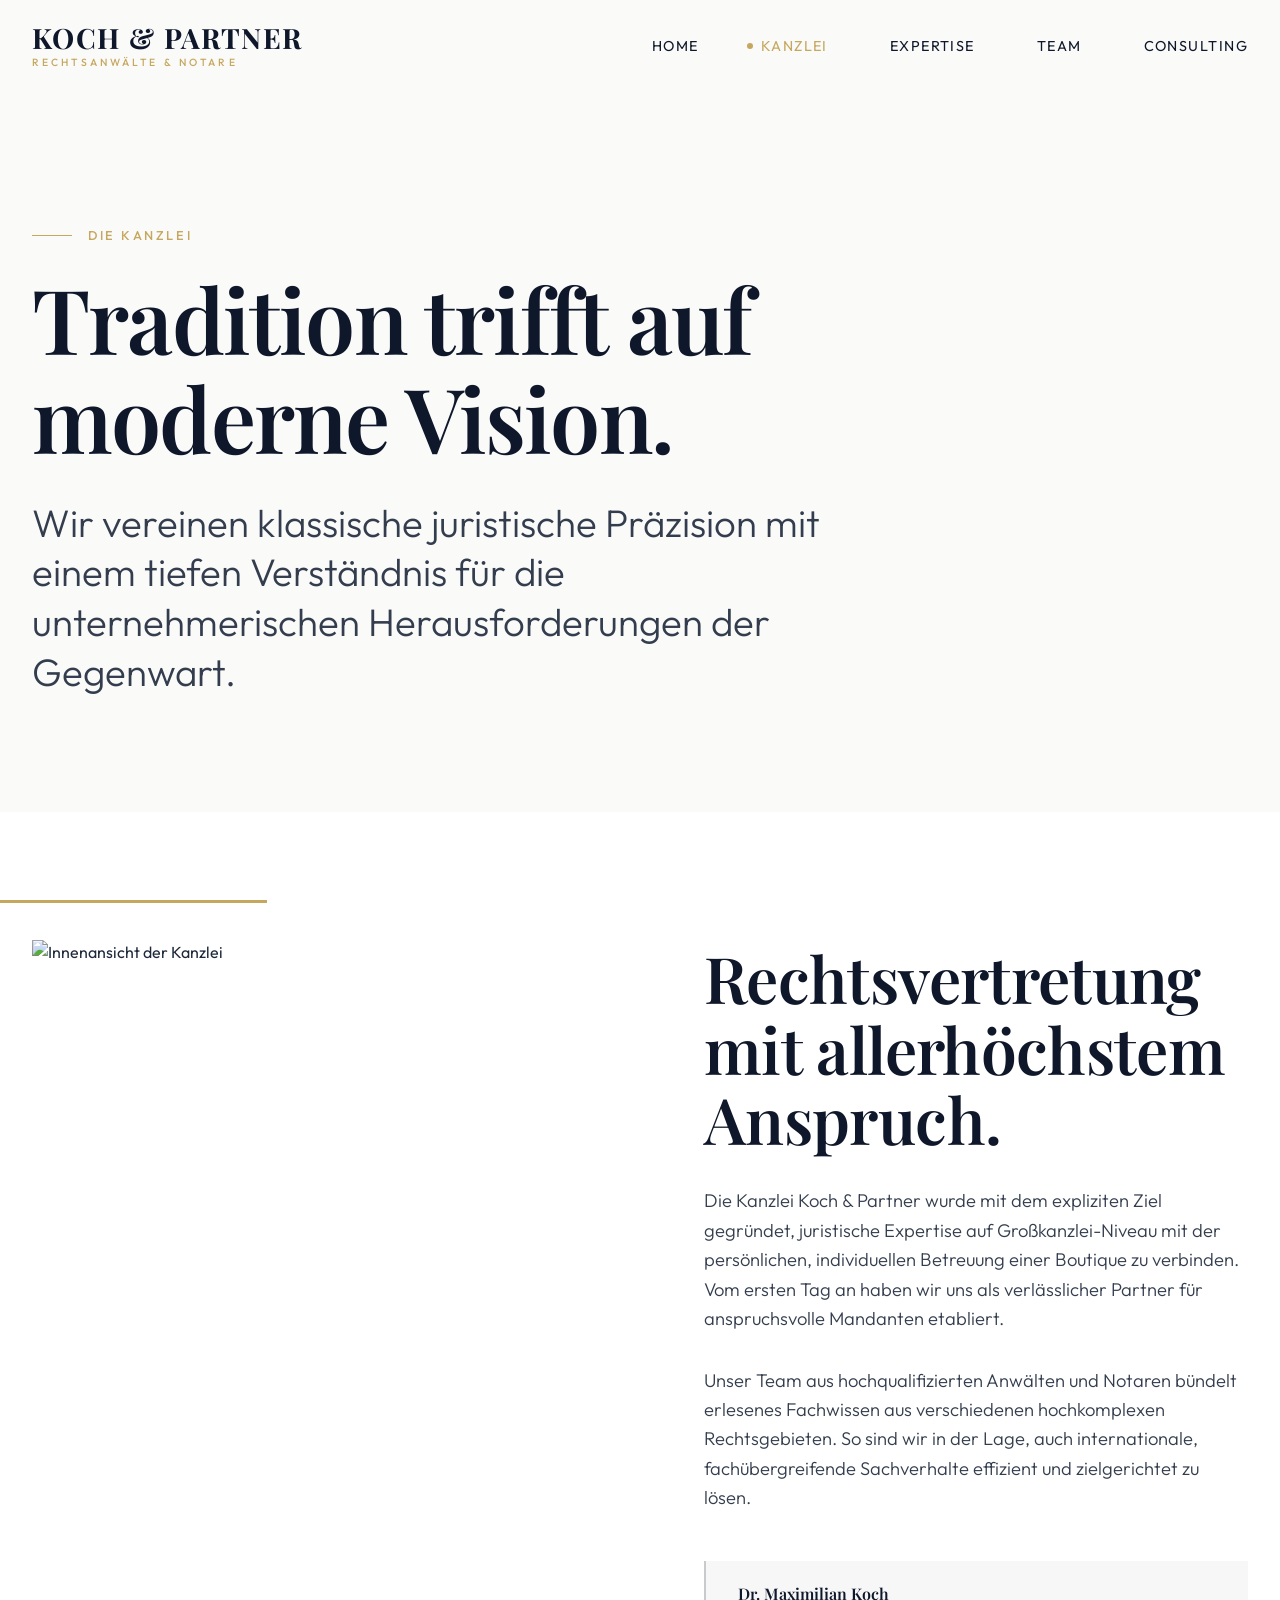
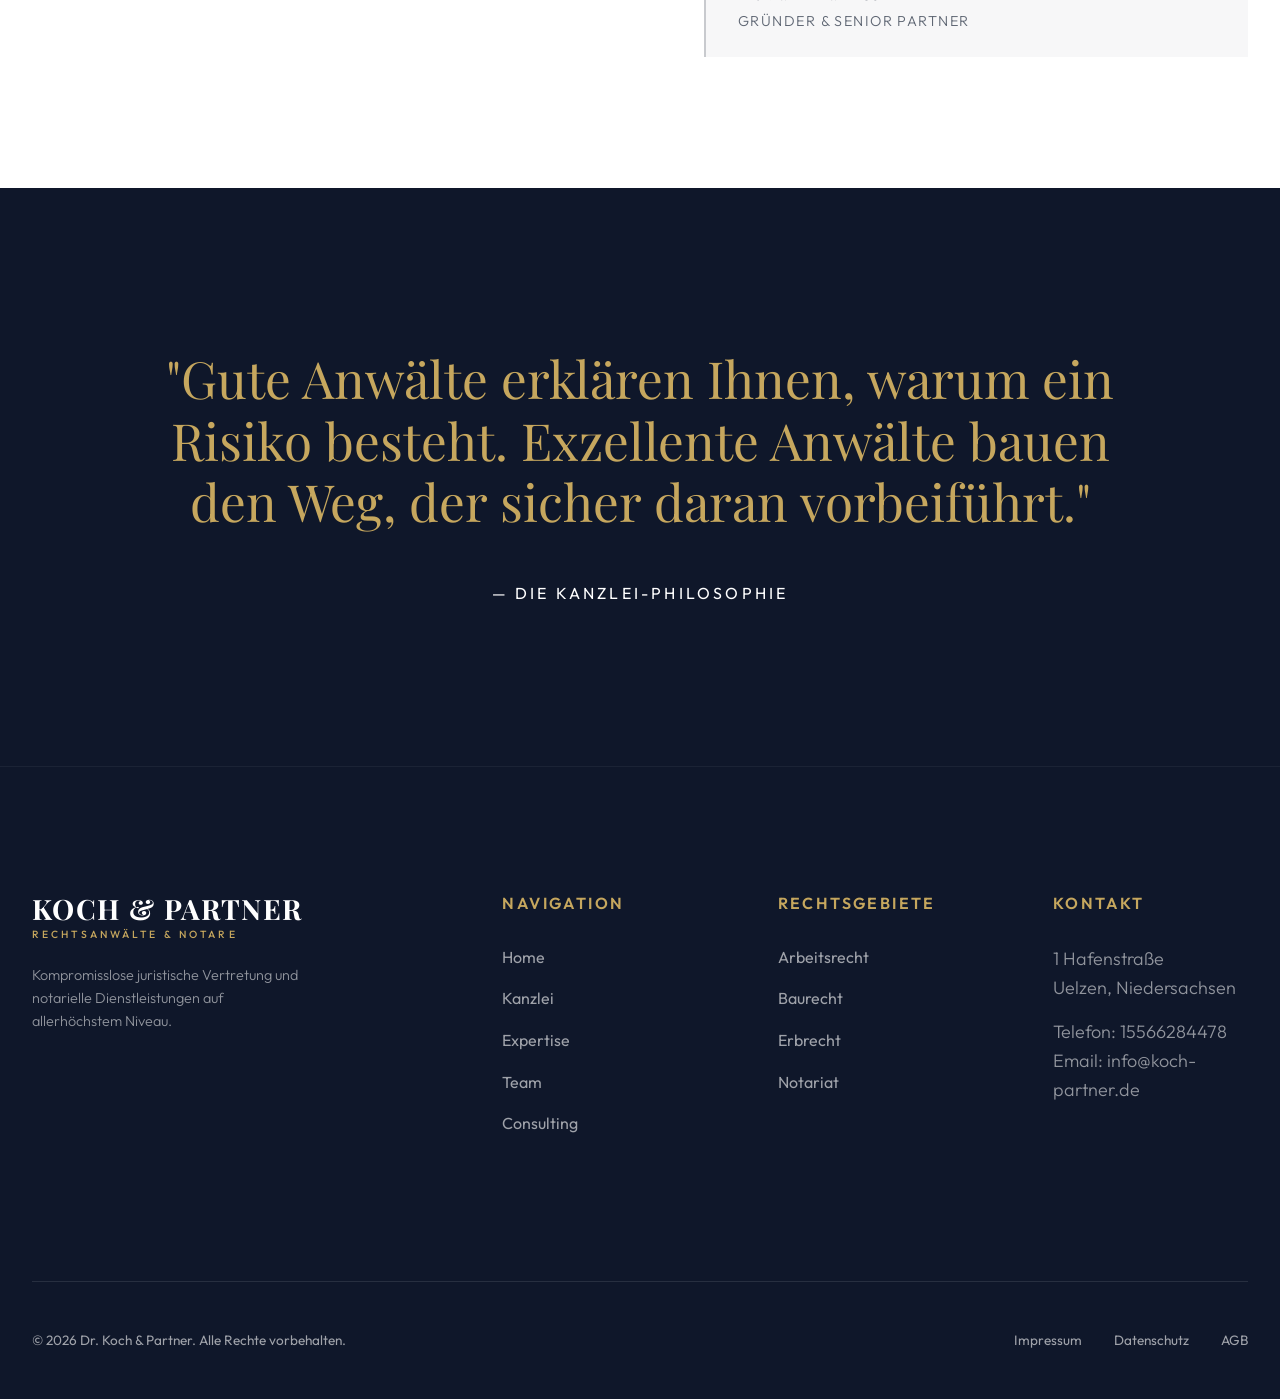
==== commit 1734372e: "Footer geändert" ====
--- a/about.html
+++ b/about.html
@@ -212,8 +212,8 @@
                 <div class="footer-col">
                     <h4>Kontakt</h4>
                     <div class="footer-contact">
-                        <p>Kanzleistraße 1<br>10115 Berlin</p>
-                        <p>T. +49 30 123 456 78<br>E. contact@koch-partner.de</p>
+                        <p>1 Hafenstraße<br>Uelzen, Niedersachsen</p>
+                        <p>Telefon: 15566284478<br>Email: info@koch-partner.de</p>
                     </div>
                 </div>
             </div>
--- a/index.css
+++ b/index.css
@@ -118,130 +118,85 @@
     justify-content: center;
     padding: 1.15rem 3.5rem;
     font-family: var(--font-body);
-    font-weight: 600;
+    font-weight: 500;
     text-align: center;
     cursor: pointer;
-    transition: all 0.4s cubic-bezier(0.16, 1, 0.3, 1);
+    transition: all 0.5s cubic-bezier(0.2, 1, 0.2, 1);
     text-transform: uppercase;
     letter-spacing: 0.15em;
-    font-size: 0.85rem;
+    font-size: 0.9rem;
     position: relative;
     overflow: hidden;
     z-index: 1;
-    border-radius: 5px;
-    /* Sleek rectangle with slightly soft edges */
+    border-radius: 50px;
+    /* Highly modern pill shape */
     text-decoration: none;
     border: 1px solid transparent;
 }
 
-/* Base Primary Button */
-.btn-primary {
-    background: var(--color-primary);
-    color: var(--color-white);
-    box-shadow: 0 4px 15px rgba(15, 23, 42, 0.2);
-}
-
-.btn-primary::before {
+.btn::before {
     content: '';
     position: absolute;
     top: 0;
     left: 0;
-    right: 0;
-    bottom: 0;
-    background: linear-gradient(120deg, var(--color-primary) 0%, #1e293b 100%);
-    z-index: -2;
-}
-
-/* Subtle inner glow / border effect using pseudo element */
-.btn-primary::after {
-    content: '';
-    position: absolute;
-    inset: 1px;
-    /* 1px border */
-    border-radius: 4px;
-    /* match inner slightly smaller */
-    background: linear-gradient(to bottom right, rgba(255, 255, 255, 0.1) 0%, rgba(255, 255, 255, 0) 100%);
+    width: 100%;
+    height: 100%;
+    background: var(--color-white);
     z-index: -1;
-    pointer-events: none;
-}
-
-/* Primary Button Hover */
+    transition: transform 0.6s cubic-bezier(0.2, 1, 0.2, 1);
+    transform: translateY(100%);
+    border-radius: 50px;
+}
+
+.btn:hover::before {
+    transform: translateY(0);
+}
+
+.btn-primary {
+    background: var(--color-primary);
+    color: var(--color-white);
+    border: 1px solid rgba(255, 255, 255, 0.1);
+    box-shadow: 0 10px 30px rgba(15, 23, 42, 0.3);
+}
+
 .btn-primary:hover {
+    color: var(--color-primary);
     transform: translateY(-4px);
-    box-shadow: 0 15px 35px -5px rgba(15, 23, 42, 0.4);
-    letter-spacing: 0.2em;
-    color: var(--color-accent);
-}
-
-.btn-primary:hover::after {
-    background: linear-gradient(to bottom right, rgba(198, 167, 94, 0.2) 0%, rgba(255, 255, 255, 0) 100%);
-}
-
-.btn-primary:active {
-    transform: translateY(1px);
-    box-shadow: 0 5px 15px rgba(15, 23, 42, 0.3);
-}
-
-/* Base Accent Button */
+    box-shadow: 0 20px 40px rgba(15, 23, 42, 0.5);
+}
+
 .btn-accent {
     background: var(--color-accent);
     color: var(--color-primary);
-    box-shadow: 0 4px 15px rgba(198, 167, 94, 0.3);
+    box-shadow: 0 10px 30px rgba(198, 167, 94, 0.3);
+}
+
+.btn-accent:hover {
+    color: var(--color-accent);
+    transform: translateY(-4px);
+    box-shadow: 0 20px 40px rgba(198, 167, 94, 0.6);
 }
 
 .btn-accent::before {
-    content: '';
-    position: absolute;
-    top: 0;
-    left: 0;
-    right: 0;
-    bottom: 0;
-    background: linear-gradient(120deg, var(--color-accent) 0%, #e3c886 100%);
-    z-index: -2;
-}
-
-/* Subtle inner glow / border effect */
-.btn-accent::after {
-    content: '';
-    position: absolute;
-    inset: 1px;
-    border-radius: 4px;
-    background: linear-gradient(to bottom right, rgba(255, 255, 255, 0.4) 0%, rgba(255, 255, 255, 0) 100%);
-    z-index: -1;
-    pointer-events: none;
-}
-
-/* Accent Button Hover */
-.btn-accent:hover {
-    transform: translateY(-4px);
-    box-shadow: 0 15px 35px -5px rgba(198, 167, 94, 0.6);
-    letter-spacing: 0.2em;
-    color: var(--color-primary);
-}
-
-.btn-accent:hover::after {
-    background: linear-gradient(to bottom right, rgba(255, 255, 255, 0.8) 0%, rgba(255, 255, 255, 0) 100%);
-}
-
-.btn-accent:active {
-    transform: translateY(1px);
-    box-shadow: 0 5px 15px rgba(198, 167, 94, 0.4);
+    background: var(--color-primary);
 }
 
 /* Outline Button */
 .btn-outline {
     background: transparent;
-    border: 1px solid rgba(198, 167, 94, 0.5);
+    border: 1px solid var(--color-accent);
     color: var(--color-accent);
     backdrop-filter: blur(5px);
 }
 
 .btn-outline:hover {
-    border-color: var(--color-accent);
-    box-shadow: inset 0 0 0 1px var(--color-accent), 0 10px 25px rgba(198, 167, 94, 0.15);
-    transform: translateY(-3px);
-    letter-spacing: 0.2em;
-    background: rgba(198, 167, 94, 0.05);
+    color: var(--color-primary);
+    transform: translateY(-4px);
+    box-shadow: 0 15px 30px rgba(198, 167, 94, 0.4);
+}
+
+.btn-outline::before {
+    background: var(--color-accent);
 }
 
 /* Modern Creative Header */
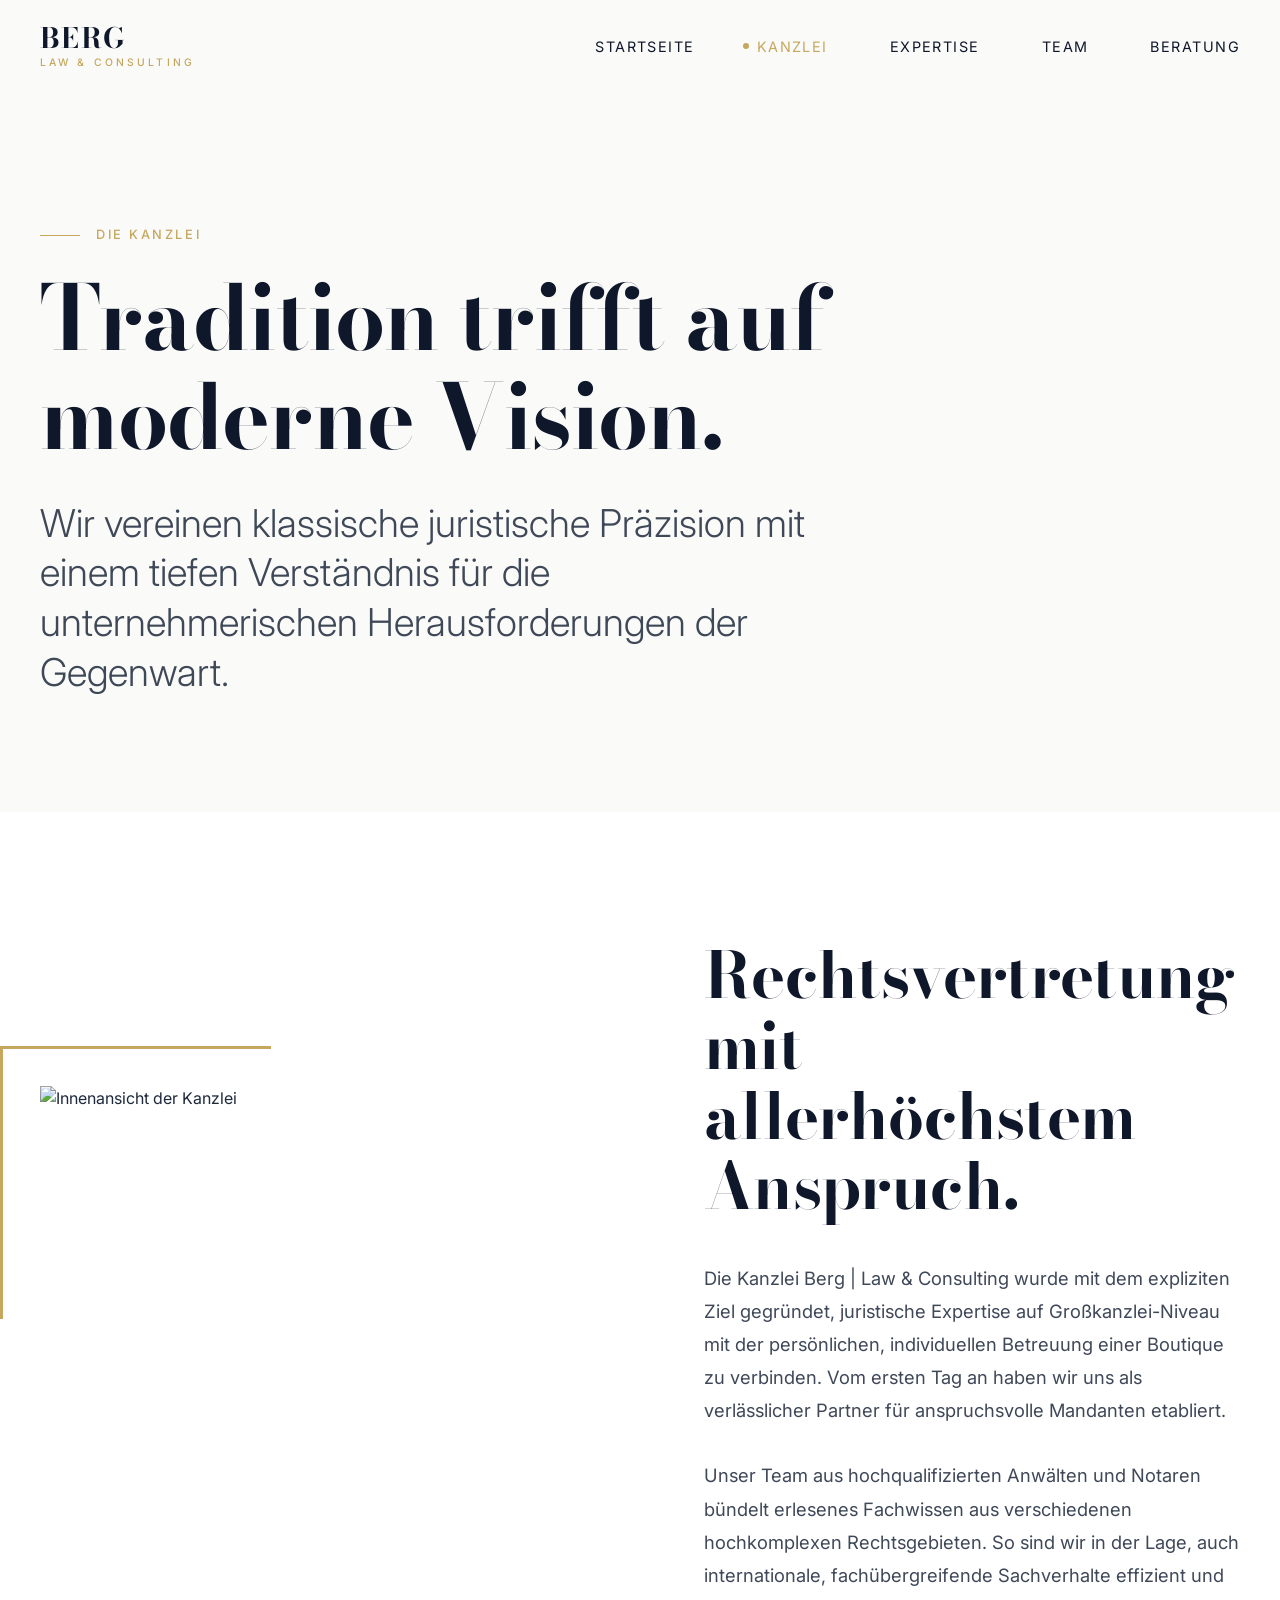
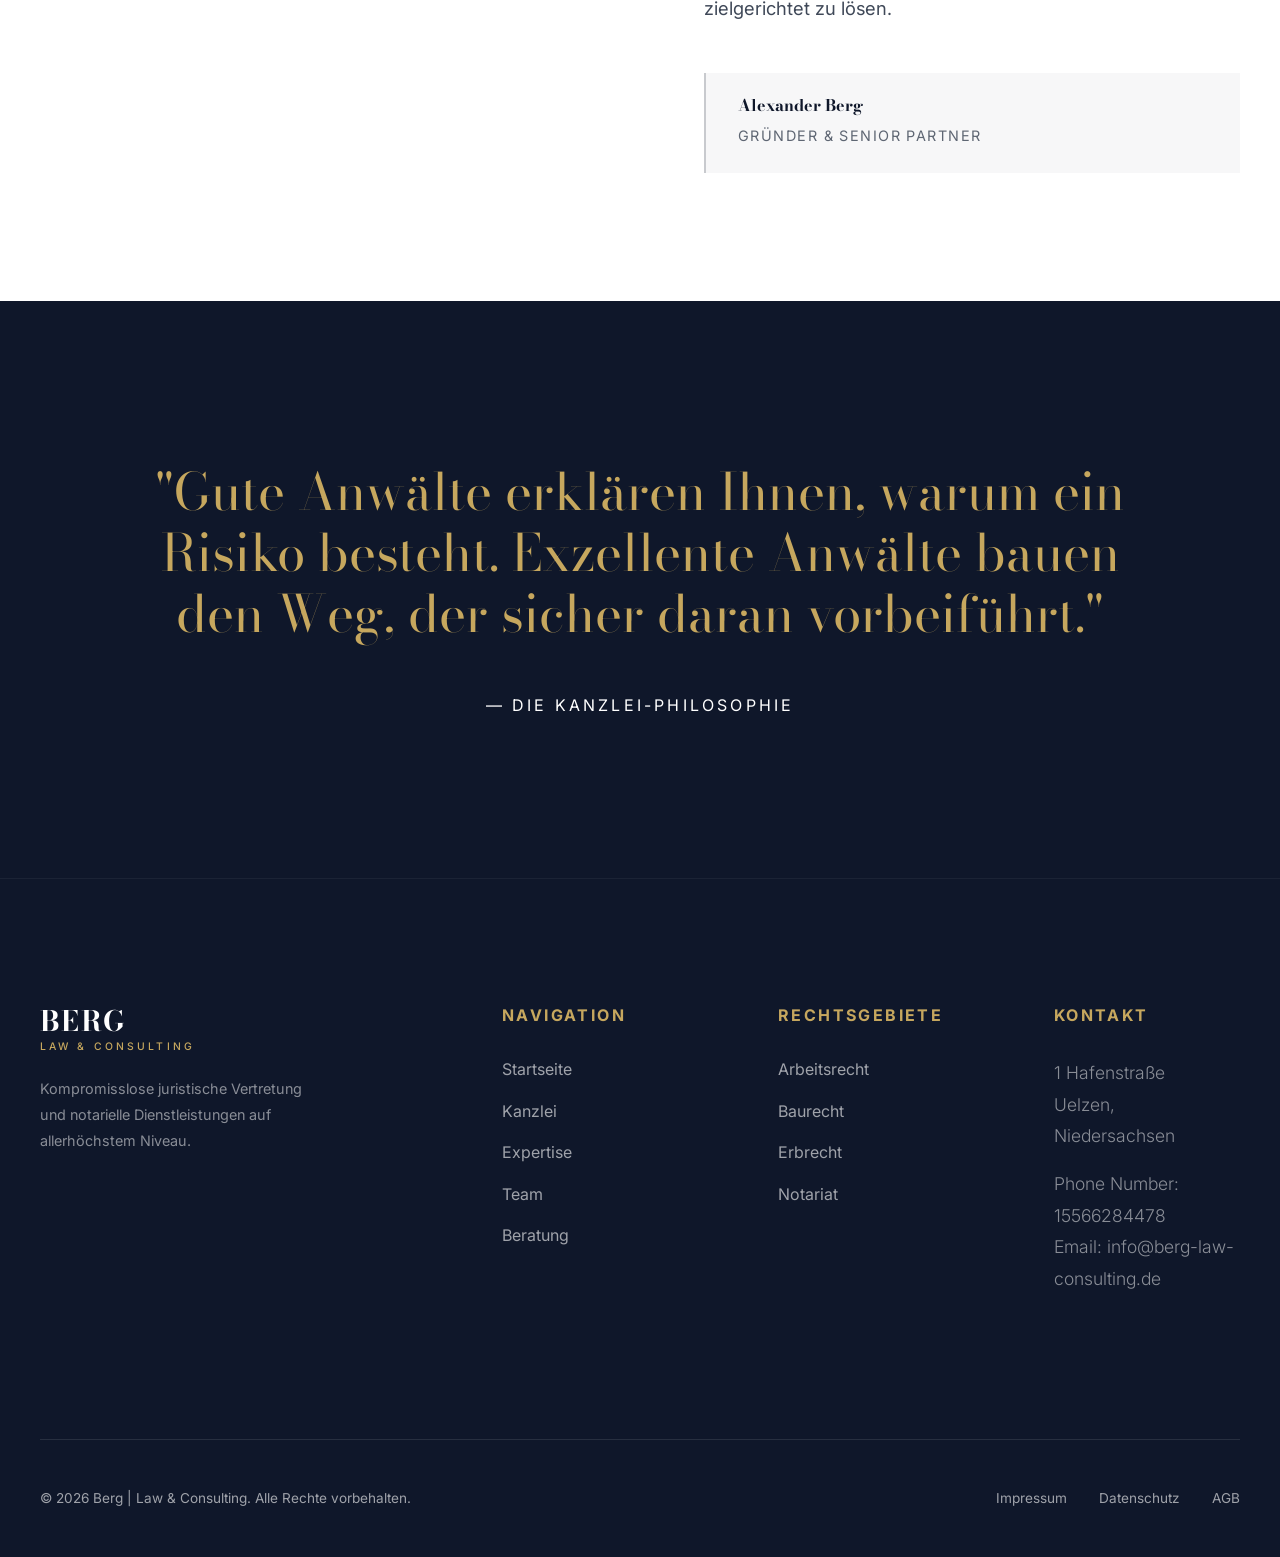
==== commit a83fc363: "Final website updates - content, layout and contact changes" ====
--- a/about.html
+++ b/about.html
@@ -4,9 +4,9 @@
 <head>
     <meta charset="UTF-8">
     <meta name="viewport" content="width=device-width, initial-scale=1.0">
-    <title>Kanzlei | Dr. Koch & Partner</title>
+    <title>Kanzlei | Berg | Law & Consulting</title>
     <meta name="description"
-        content="Kanzleiportrait: Tradition trifft auf moderne Rechtsberatung bei Dr. Koch & Partner.">
+        content="Kanzleiportrait: Tradition trifft auf moderne Rechtsberatung bei Berg | Law & Consulting.">
     <link rel="stylesheet" href="index.css">
     <script src="main.js" defer></script>
 
@@ -50,7 +50,7 @@
 
         .history-image img {
             width: 100%;
-            height: clamp(400px, 80vh, 800px);
+            height: clamp(300px, 60vh, 800px);
             object-fit: cover;
         }
 
@@ -109,8 +109,8 @@
     <header class="site-header">
         <div class="container">
             <a href="index.html" class="logo">
-                Koch & Partner
-                <span>Rechtsanwälte & Notare</span>
+                Berg
+                <span>Law & Consulting</span>
             </a>
 
             <button class="mobile-menu-btn" aria-label="Menu öffnen/schließen">
@@ -121,11 +121,11 @@
 
             <nav class="main-nav">
                 <ul class="nav-list">
-                    <li><a href="index.html" class="nav-link">Home</a></li>
+                    <li><a href="index.html" class="nav-link">Startseite</a></li>
                     <li><a href="about.html" class="nav-link active">Kanzlei</a></li>
                     <li><a href="services.html" class="nav-link">Expertise</a></li>
                     <li><a href="team.html" class="nav-link">Team</a></li>
-                    <li><a href="contact.html" class="nav-link">Consulting</a></li>
+                    <li><a href="contact.html" class="nav-link">Beratung</a></li>
                 </ul>
             </nav>
         </div>
@@ -149,7 +149,8 @@
                 </div>
                 <div class="history-text reveal delay-1">
                     <h2>Rechtsvertretung mit allerhöchstem Anspruch.</h2>
-                    <p>Die Kanzlei Koch & Partner wurde mit dem expliziten Ziel gegründet, juristische Expertise auf
+                    <p>Die Kanzlei Berg | Law & Consulting wurde mit dem expliziten Ziel gegründet, juristische
+                        Expertise auf
                         Großkanzlei-Niveau mit der persönlichen, individuellen Betreuung einer Boutique zu verbinden.
                         Vom ersten Tag an haben wir uns als verlässlicher Partner für anspruchsvolle Mandanten
                         etabliert.</p>
@@ -158,7 +159,7 @@
                         fachübergreifende Sachverhalte effizient und zielgerichtet zu lösen.</p>
                     <div
                         style="margin-top: 3rem; border-left: 2px solid rgba(15, 23, 42, 0.2); background: rgba(15, 23, 42, 0.03); padding: 1.5rem 2rem;">
-                        <h4 style="margin-bottom: 0.5rem; color: var(--color-primary);">Dr. Maximilian Koch</h4>
+                        <h4 style="margin-bottom: 0.5rem; color: var(--color-primary);">Alexander Berg</h4>
                         <p
                             style="font-size: 0.9rem; margin:0; opacity:0.7; text-transform:uppercase; letter-spacing:0.1em; color: var(--color-text);">
                             Gründer & Senior Partner</p>
@@ -181,8 +182,8 @@
             <div class="footer-grid">
                 <div class="footer-col">
                     <a href="index.html" class="logo">
-                        Koch & Partner
-                        <span>Rechtsanwälte & Notare</span>
+                        Berg
+                        <span>Law & Consulting</span>
                     </a>
                     <p style="font-size: 0.9rem; max-width: 280px;">Kompromisslose juristische Vertretung und notarielle
                         Dienstleistungen auf allerhöchstem Niveau.</p>
@@ -191,11 +192,11 @@
                 <div class="footer-col">
                     <h4>Navigation</h4>
                     <ul class="footer-nav">
-                        <li><a href="index.html">Home</a></li>
+                        <li><a href="index.html">Startseite</a></li>
                         <li><a href="about.html">Kanzlei</a></li>
                         <li><a href="services.html">Expertise</a></li>
                         <li><a href="team.html">Team</a></li>
-                        <li><a href="contact.html">Consulting</a></li>
+                        <li><a href="contact.html">Beratung</a></li>
                     </ul>
                 </div>
 
@@ -213,13 +214,13 @@
                     <h4>Kontakt</h4>
                     <div class="footer-contact">
                         <p>1 Hafenstraße<br>Uelzen, Niedersachsen</p>
-                        <p>Telefon: 15566284478<br>Email: info@koch-partner.de</p>
+                        <p>Phone Number: 15566284478<br>Email: info@berg-law-consulting.de</p>
                     </div>
                 </div>
             </div>
 
             <div class="footer-bottom">
-                <div>&copy; 2026 Dr. Koch & Partner. Alle Rechte vorbehalten.</div>
+                <div>&copy; 2026 Berg | Law & Consulting. Alle Rechte vorbehalten.</div>
                 <div style="display:flex; gap: 2rem;">
                     <a href="imprint.html" style="color: rgba(255,255,255,0.6);">Impressum</a>
                     <a href="privacy.html" style="color: rgba(255,255,255,0.6);">Datenschutz</a>
--- a/index.css
+++ b/index.css
@@ -1,16 +1,12 @@
 /* index.css - Version 2.0 (Creative Redesign) */
-@import url('https://fonts.googleapis.com/css2?family=Outfit:wght@300;400;500;600;700&family=Playfair+Display:ital,wght@0,400;0,600;0,700;1,400;1,600&display=swap');
+@import url('https://fonts.googleapis.com/css2?family=Inter:wght@300;400;500;600&family=Bodoni+Moda:ital,opsz,wght@0,6..96,400..900;1,6..96,400..900&display=swap');
 
 :root {
-    /* New Color Palette */
+    /* ... (colors omitted for brevity, keeping existing) ... */
     --color-primary: #0F172A;
-    /* Deep Midnight Blue */
     --color-accent: #C6A75E;
-    /* Warm Champagne Gold */
     --color-bg: #FAFAF9;
-    /* Off-White */
     --color-text: #1E293B;
-    /* Anthracite */
     --color-white: #FFFFFF;
 
     /* Gradients & Shadows for Premium Feel */
@@ -20,20 +16,19 @@
     --shadow-hover: 0 20px 40px -10px rgba(15, 23, 42, 0.2);
 
     /* Typography */
-    --font-heading: 'Playfair Display', serif;
-    --font-body: 'Outfit', sans-serif;
+    --font-heading: 'Bodoni Moda', serif;
+    --font-body: 'Inter', sans-serif;
 
     /* Spacing & Layout */
     --container-max-width: 1400px;
     --spacing-xs: 0.5rem;
     --spacing-sm: 1rem;
-    --spacing-md: 2rem;
-    --spacing-lg: 5rem;
-    --spacing-xl: 8rem;
+    --spacing-md: clamp(1.5rem, 4vw, 2.5rem);
+    --spacing-lg: clamp(3rem, 7vw, 6rem);
+    --spacing-xl: clamp(5rem, 10vw, 10rem);
 
     /* Styling */
     --border-radius: 0px;
-    /* Sharp, modern edges */
     --transition: all 0.4s cubic-bezier(0.16, 1, 0.3, 1);
 }
 
@@ -67,30 +62,33 @@
 h6 {
     font-family: var(--font-heading);
     color: var(--color-primary);
-    font-weight: 600;
+    font-weight: 700;
     line-height: 1.1;
+    font-optical-sizing: auto;
 }
 
 h1 {
-    font-size: clamp(3rem, 6vw, 5.5rem);
-    letter-spacing: -0.02em;
+    font-size: clamp(3.5rem, 8vw, 6.5rem);
+    letter-spacing: -0.01em;
 }
 
 h2 {
-    font-size: clamp(2.5rem, 5vw, 4rem);
+    font-size: clamp(2.5rem, 5vw, 4.5rem);
     letter-spacing: -0.01em;
-    margin-bottom: 2rem;
+    margin-bottom: 2.5rem;
 }
 
 h3 {
-    font-size: clamp(1.5rem, 3vw, 2rem);
+    font-size: clamp(1.75rem, 3.5vw, 2.5rem);
+    letter-spacing: 0.02em;
 }
 
 p {
-    font-size: 1.125rem;
-    opacity: 0.9;
+    font-size: 1.1rem;
+    line-height: 1.8;
+    opacity: 0.85;
     margin-bottom: 1.5rem;
-    font-weight: 300;
+    font-weight: 400;
 }
 
 a {
@@ -564,6 +562,10 @@
 }
 
 @media (max-width: 768px) {
+    .site-header {
+        padding: 1rem 0;
+    }
+
     .mobile-menu-btn {
         display: block;
     }
@@ -610,12 +612,12 @@
 
     .footer-grid {
         grid-template-columns: 1fr;
-        gap: 1.5rem;
+        gap: 2.5rem;
     }
 
     .footer-bottom {
         flex-direction: column;
-        gap: 1rem;
+        gap: 1.5rem;
         text-align: center;
     }
 }
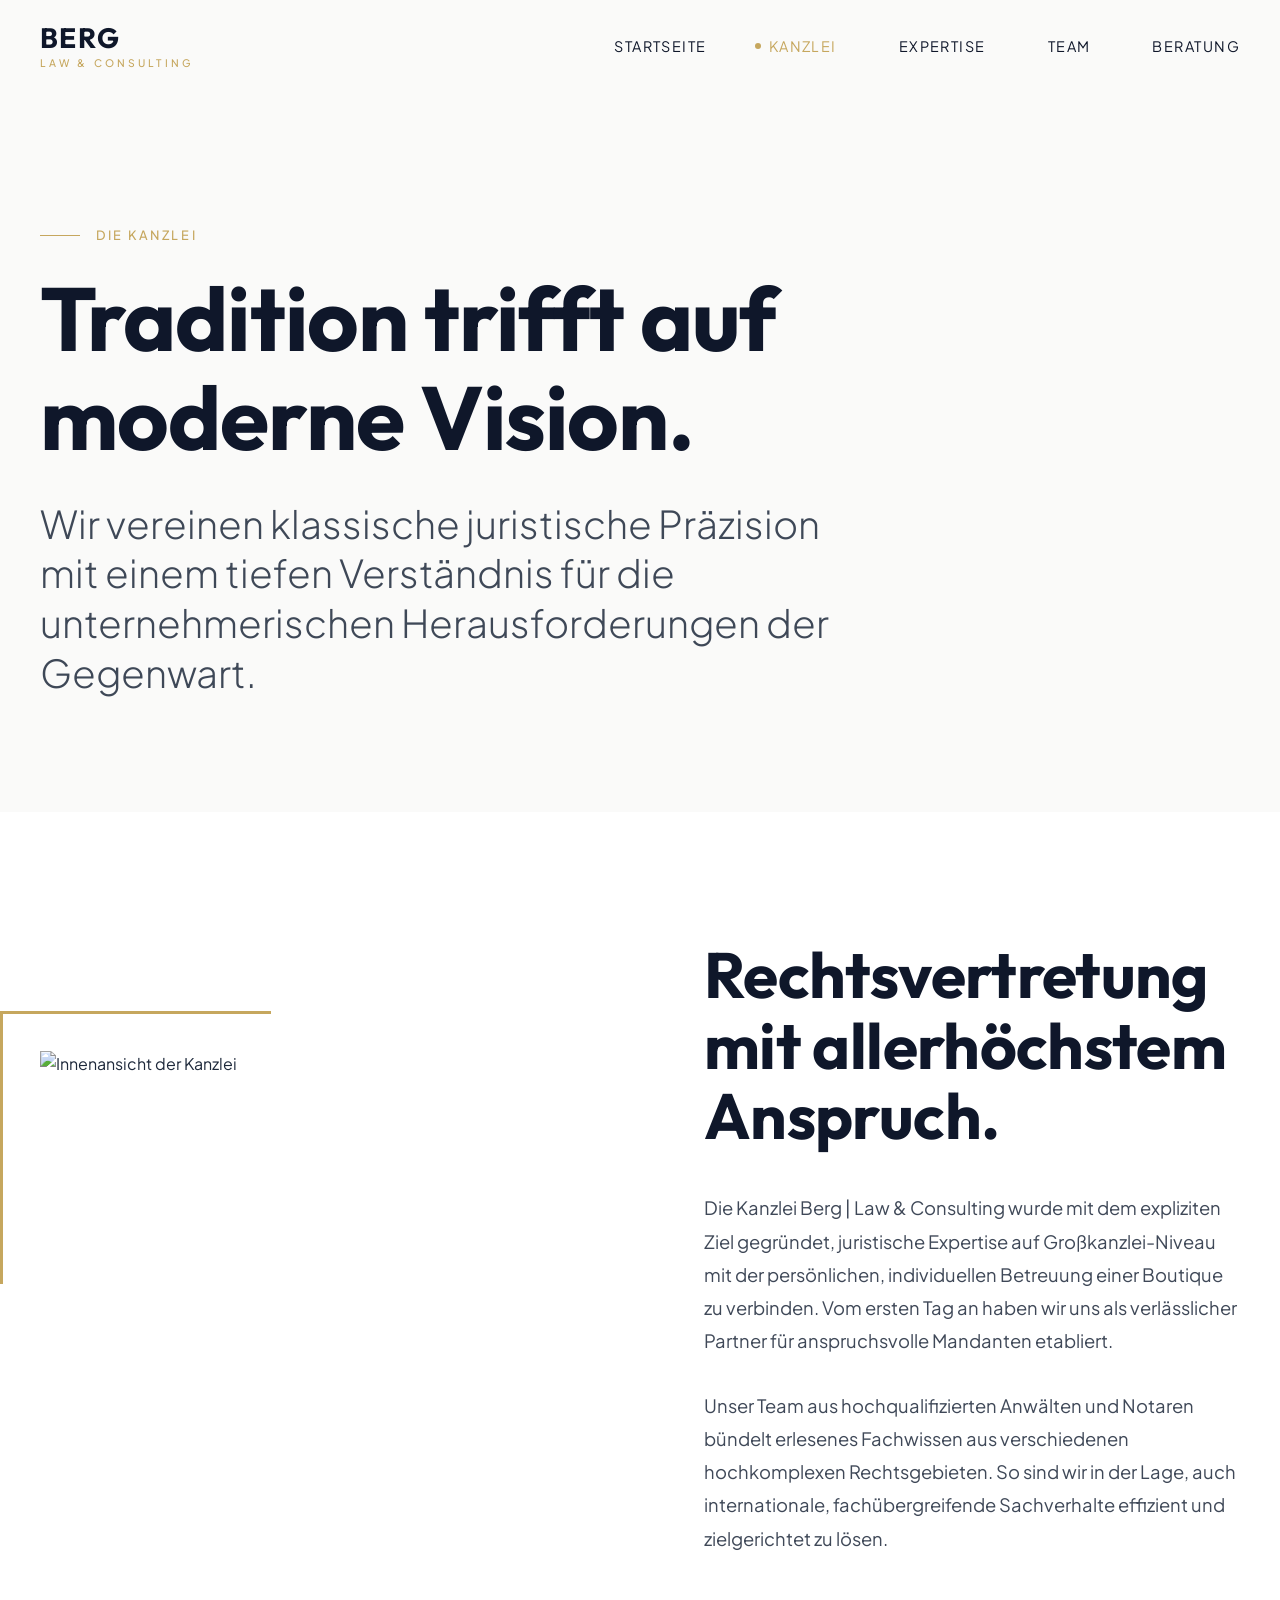
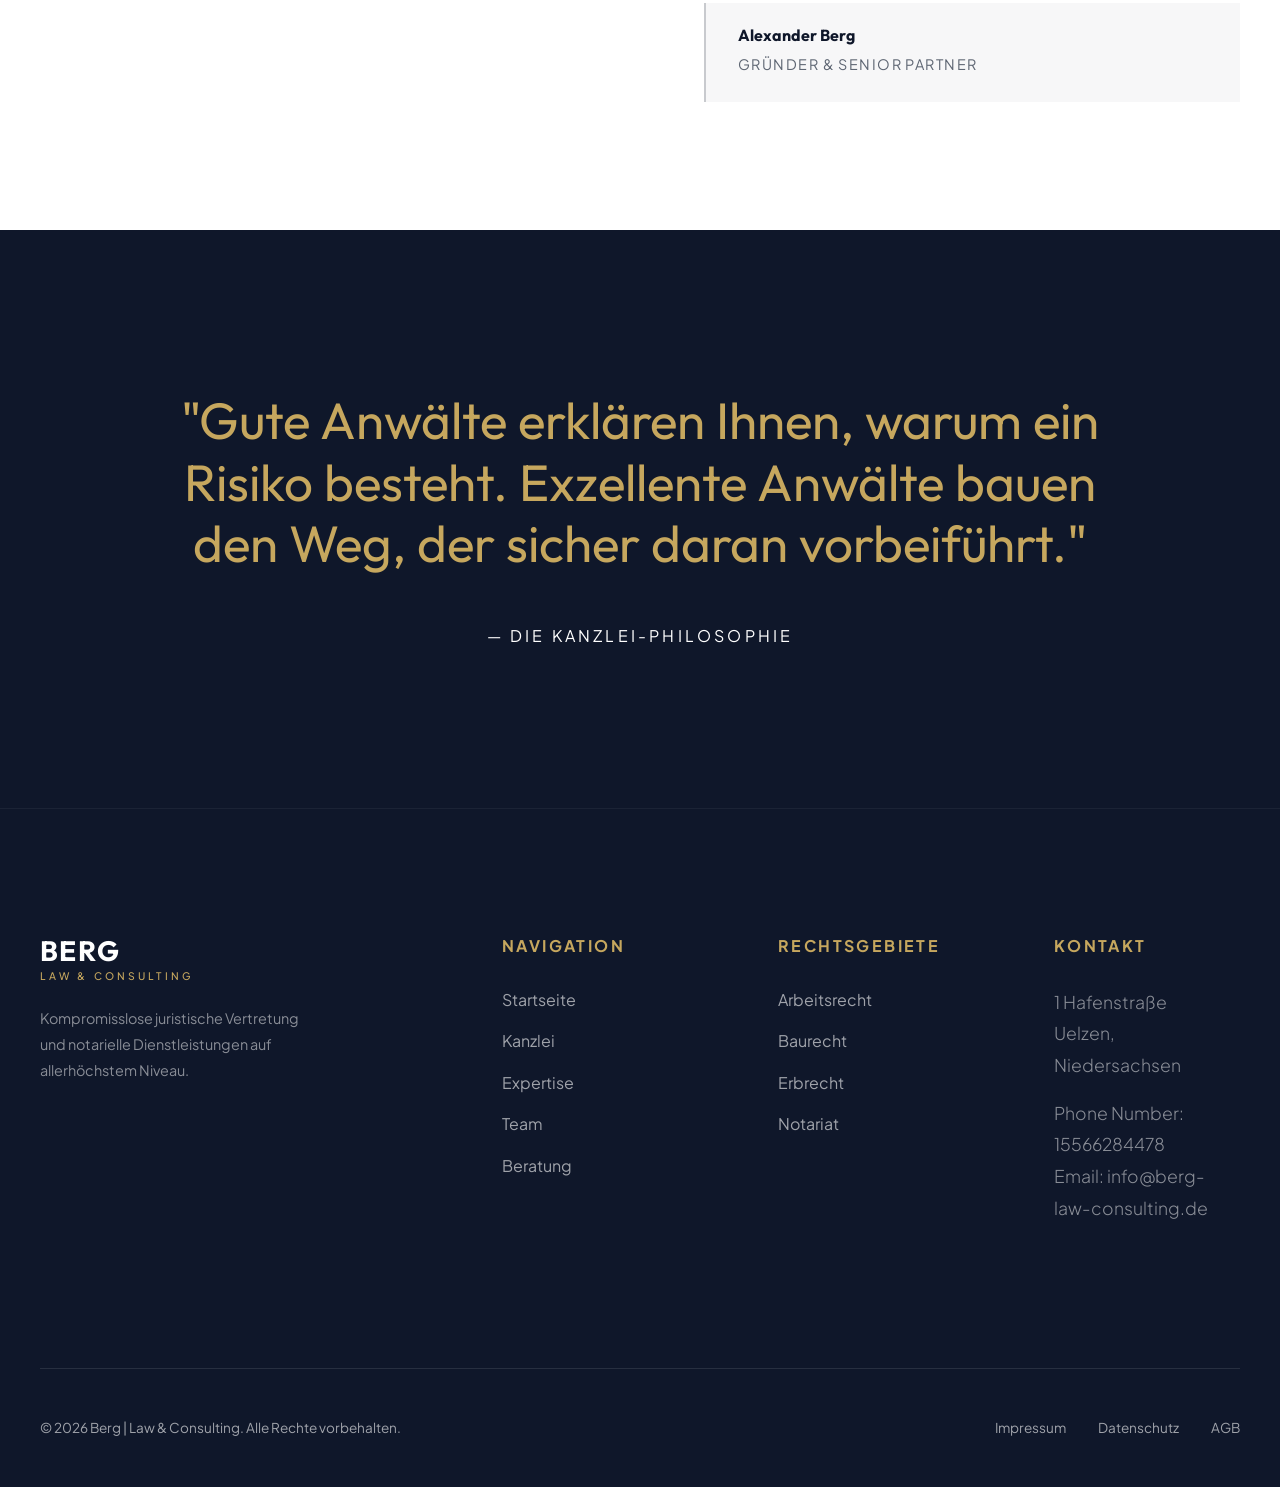
==== commit 6ba5ccd1: "style: reduce gap between features and split section, update footer links and expertise card" ====
--- a/about.html
+++ b/about.html
@@ -203,10 +203,10 @@
                 <div class="footer-col">
                     <h4>Rechtsgebiete</h4>
                     <ul class="footer-nav">
-                        <li><a href="services.html">Arbeitsrecht</a></li>
-                        <li><a href="services.html">Baurecht</a></li>
-                        <li><a href="services.html">Erbrecht</a></li>
-                        <li><a href="services.html">Notariat</a></li>
+                        <li><a href="services.html#arbeitsrecht">Arbeitsrecht</a></li>
+                        <li><a href="services.html#baurecht">Baurecht</a></li>
+                        <li><a href="services.html#erbrecht">Erbrecht</a></li>
+                        <li><a href="services.html#notariat">Notariat</a></li>
                     </ul>
                 </div>
 
--- a/index.css
+++ b/index.css
@@ -1,8 +1,8 @@
 /* index.css - Version 2.0 (Creative Redesign) */
-@import url('https://fonts.googleapis.com/css2?family=Inter:wght@300;400;500;600&family=Bodoni+Moda:ital,opsz,wght@0,6..96,400..900;1,6..96,400..900&display=swap');
+@import url('https://fonts.googleapis.com/css2?family=Outfit:wght@400;500;600;700&family=Plus+Jakarta+Sans:wght@300;400;500;600&display=swap');
 
 :root {
-    /* ... (colors omitted for brevity, keeping existing) ... */
+    /* Colors */
     --color-primary: #0F172A;
     --color-accent: #C6A75E;
     --color-bg: #FAFAF9;
@@ -16,8 +16,8 @@
     --shadow-hover: 0 20px 40px -10px rgba(15, 23, 42, 0.2);
 
     /* Typography */
-    --font-heading: 'Bodoni Moda', serif;
-    --font-body: 'Inter', sans-serif;
+    --font-heading: 'Outfit', sans-serif;
+    --font-body: 'Plus Jakarta Sans', sans-serif;
 
     /* Spacing & Layout */
     --container-max-width: 1400px;
@@ -375,9 +375,11 @@
 }
 
 /* Layout Utilities */
-section {
+section,
+.service-row {
     padding: var(--spacing-xl) 0;
     position: relative;
+    scroll-margin-top: 100px;
 }
 
 .section-bg-light {
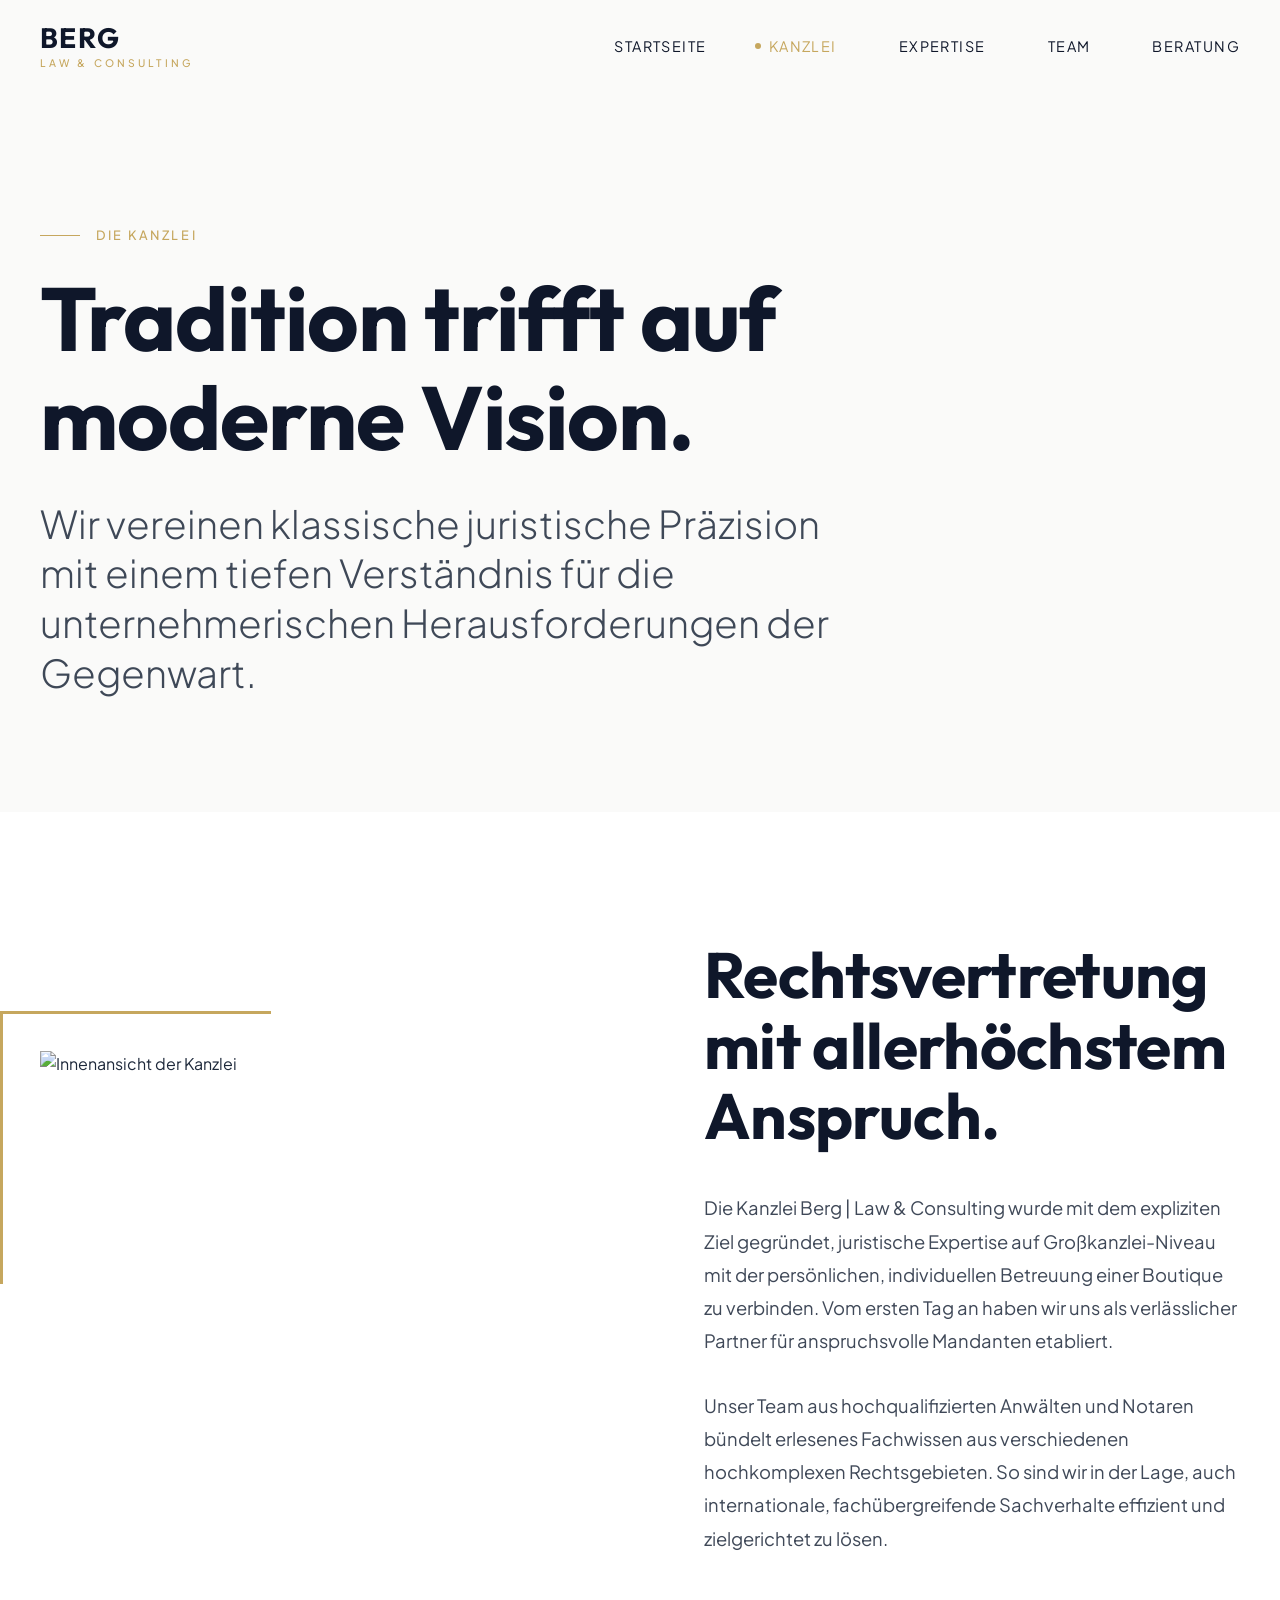
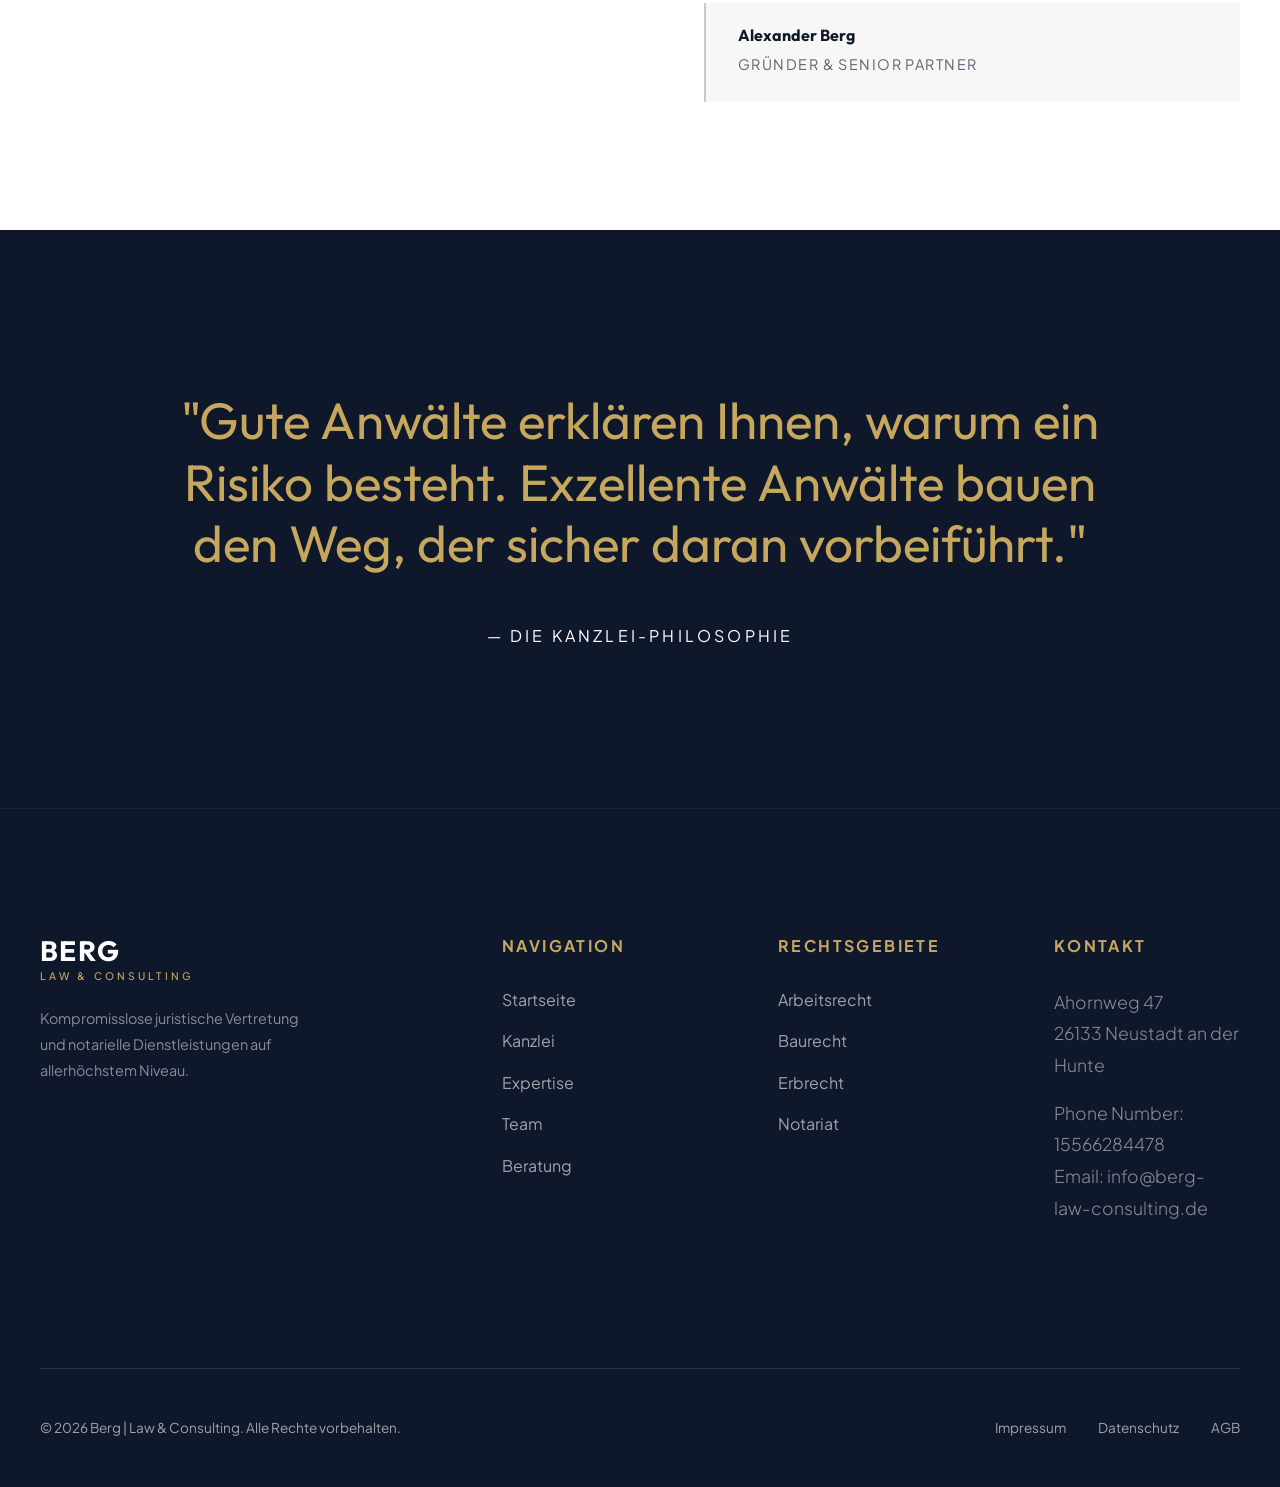
==== commit ddbf557f: "chore: update address across all pages" ====
--- a/about.html
+++ b/about.html
@@ -5,6 +5,7 @@
     <meta charset="UTF-8">
     <meta name="viewport" content="width=device-width, initial-scale=1.0">
     <title>Kanzlei | Berg | Law & Consulting</title>
+    <link rel="icon" type="image/png" href="images/favicon.png">
     <meta name="description"
         content="Kanzleiportrait: Tradition trifft auf moderne Rechtsberatung bei Berg | Law & Consulting.">
     <link rel="stylesheet" href="index.css">
@@ -213,7 +214,7 @@
                 <div class="footer-col">
                     <h4>Kontakt</h4>
                     <div class="footer-contact">
-                        <p>1 Hafenstraße<br>Uelzen, Niedersachsen</p>
+                        <p>Ahornweg 47<br>26133 Neustadt an der Hunte</p>
                         <p>Phone Number: 15566284478<br>Email: info@berg-law-consulting.de</p>
                     </div>
                 </div>
